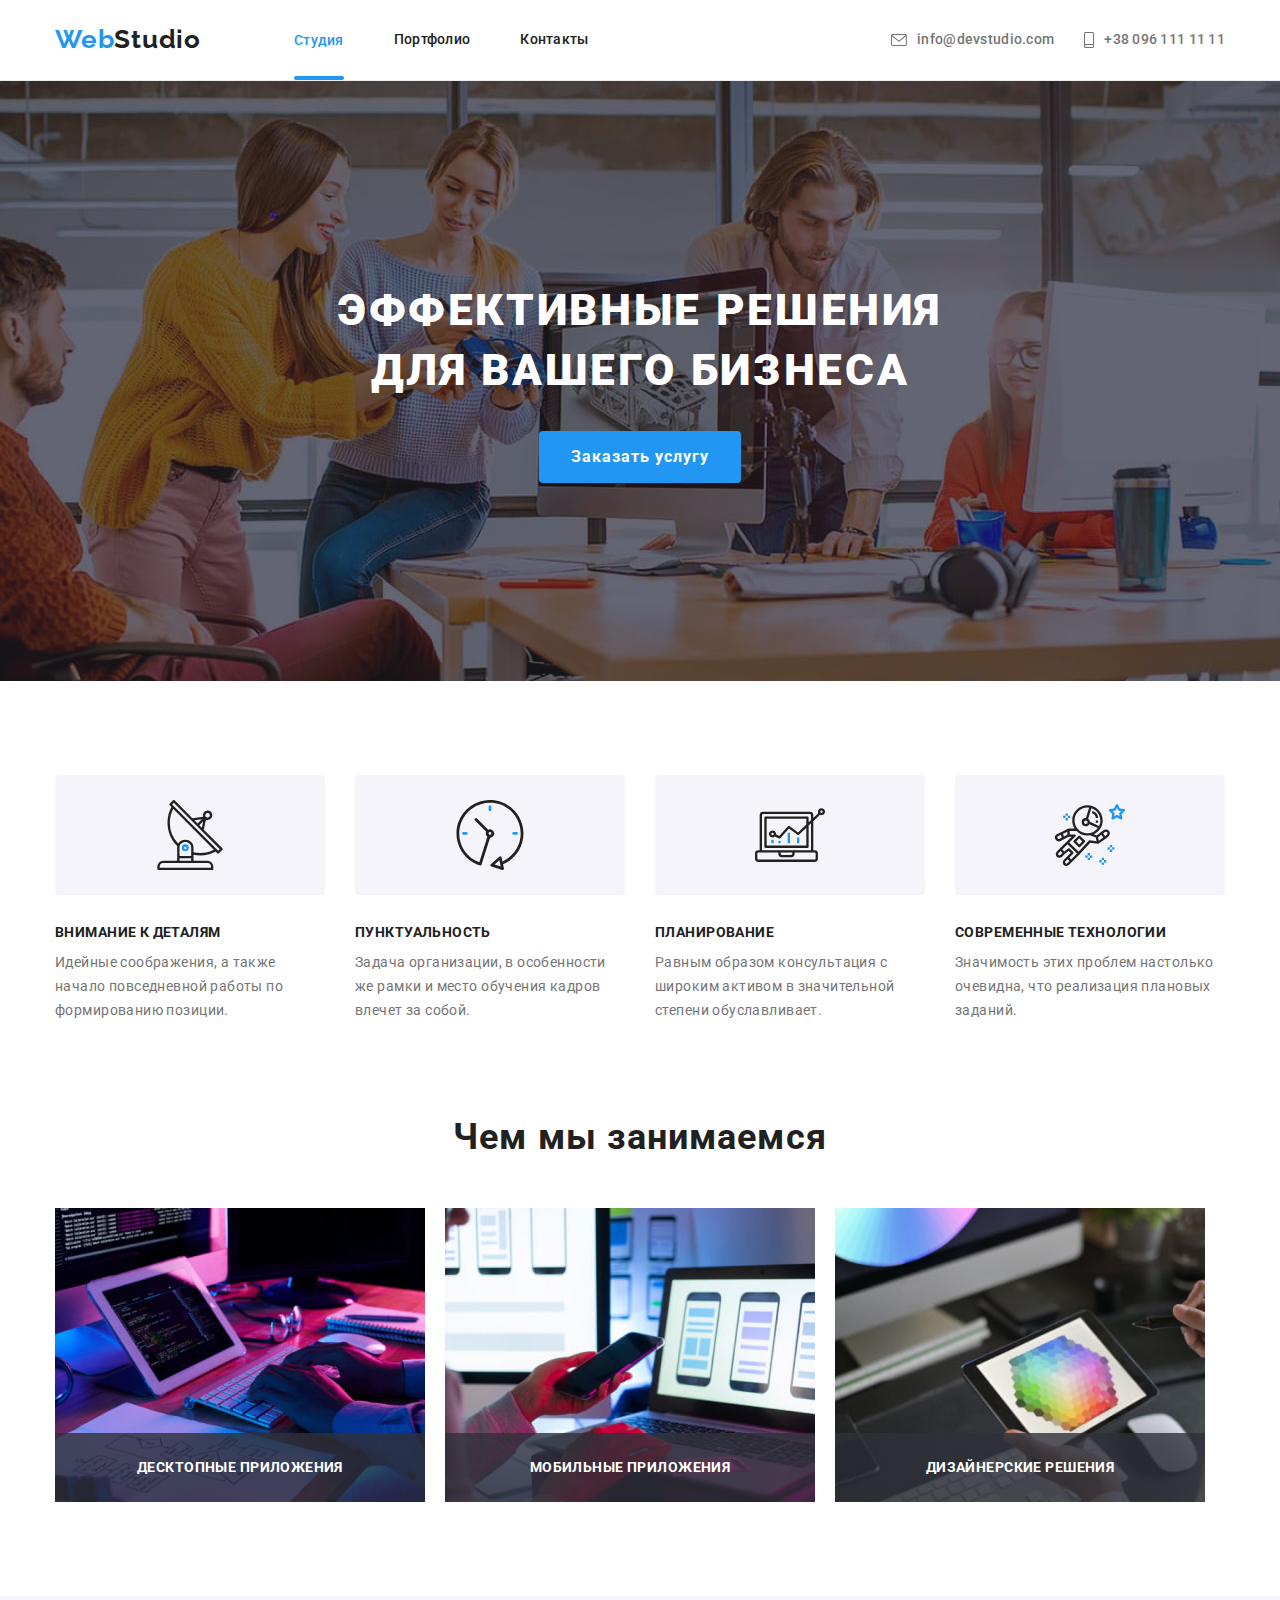
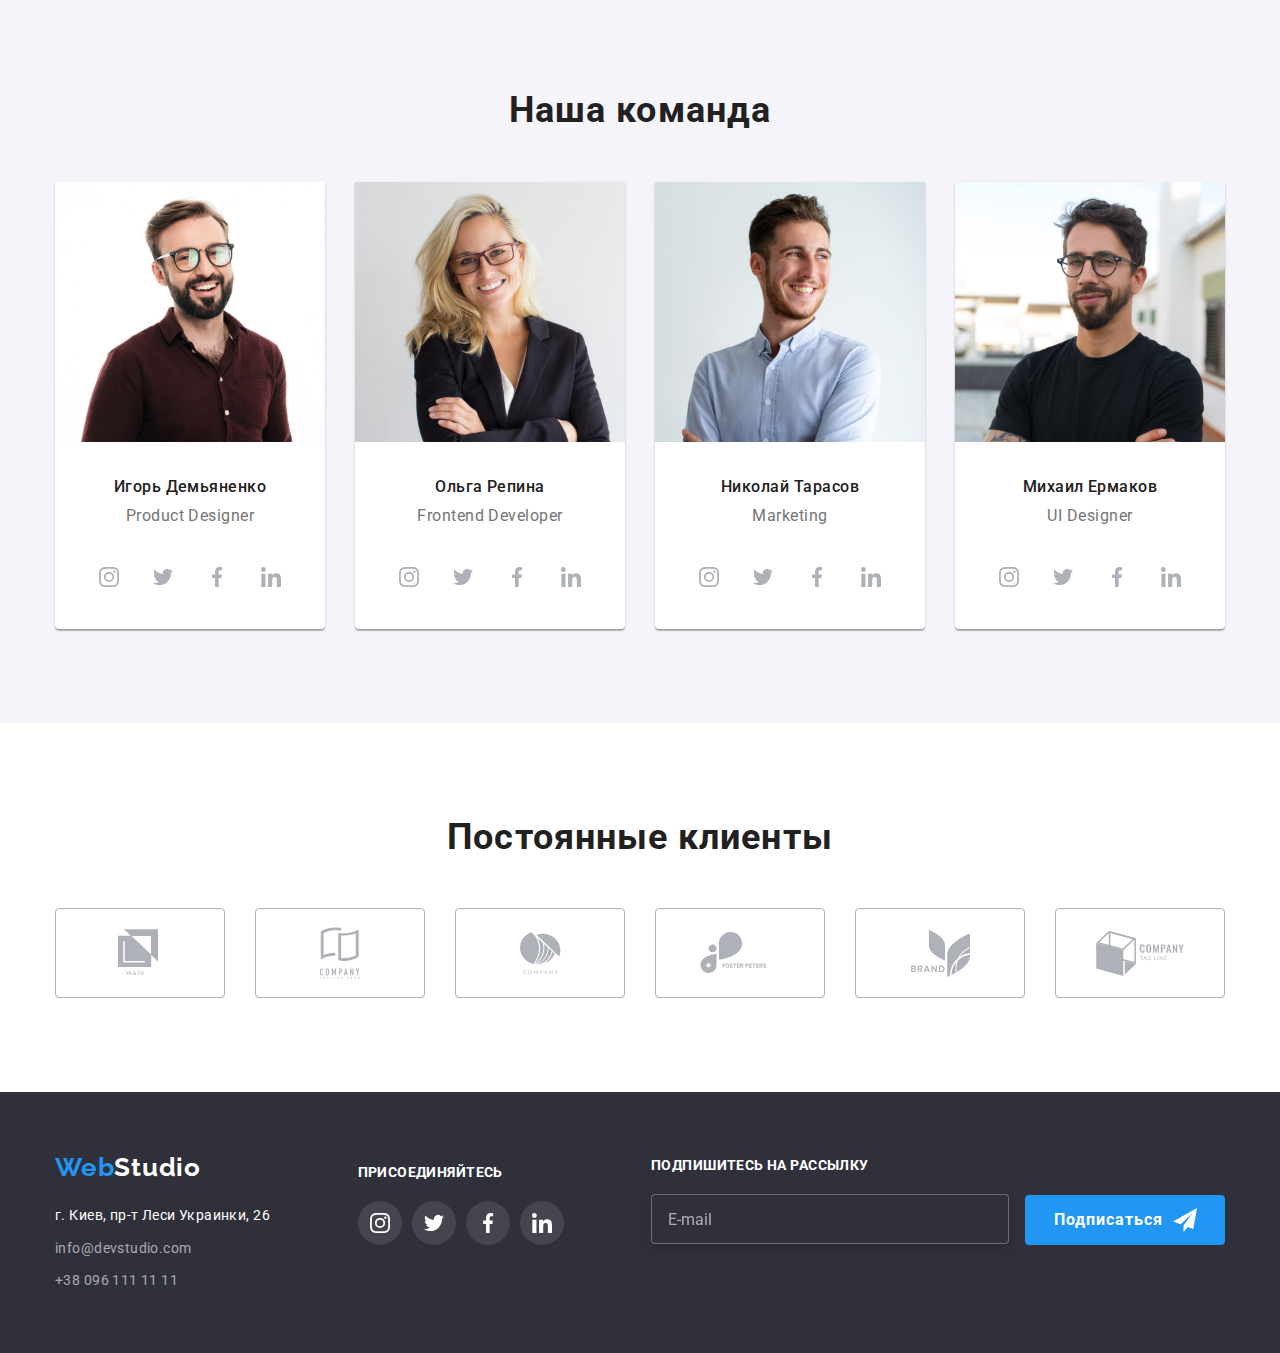
==== index.html @ ded0d96c "добавляет вем и sass" ====
<!DOCTYPE html>
<html lang="ru">
<head>
    <meta charset="UTF-8">
    <meta name="viewport" content="width=device-width, initial-scale=1.0">
    <title>Главная</title>
    <link rel="preconnect" href="https://fonts.gstatic.com">
    <link href="https://fonts.googleapis.com/css2?family=Raleway:wght@700&family=Roboto:ital,wght@0,400;0,500;0,700;1,900&display=swap" rel="stylesheet">
    <!-- <link rel="stylesheet" href="./css/modern-normalize.css"> -->
    <link rel="stylesheet" href="./css/main.min.css">
</head>
<body>
<header class="main-head">
    <div class="container container--main-head">
        <nav class="main-head__nav">
            <a class="logo" href="./index.html" lang="en"> <span class="logo__accent">Web</span>Studio</a>
            <ul class="site-menu">
                <li class="site-menu__item"><a class="site-menu__link--active " href="./index.html">Студия</a></li>
                <li class="site-menu__item"><a class="site-menu__link" href="./portfolio.html">Портфолио</a></li>
                <li class="site-menu__item"><a class="site-menu__link" href="">Контакты</a></li>
            </ul>
        </nav>
    
        <ul class="head-contacts">
            <li class="head-contacts__item"><a class="head-contacts__link" href="mailto:info@devstudio.com">
                    <svg class="head-contacts__svg" width="16px" height="12px">
                        <use href="./images/symbol-defs.svg#envelope"></use>
                    </svg>
                    info@devstudio.com</a></li>
            <li class="head-contacts__item"><a class="head-contacts__link" href="tel:+380961111111">
                    <svg class="head-contacts__svg" width="10px" height="16px">
                        <use href="./images/symbol-defs.svg#smartphone"></use>
                    </svg>
                    +38 096 111 11 11</a></li>
        </ul>
    </div>
</header>
    <main>
        <!-- Секция герой -->
        <section class="hero">
           <div class="container">
                <h1 class="hero__head">Эффективные решения <br>
                    для вашего бизнеса</h1>
                <button  class="hero__button" type="button" data-modal-open>Заказать услугу</button>
           </div>
        </section>
        <!-- Секция  наши особенности -->
        <section class="features">
           <div class="container">
                <h2 class="visually-hidden">Особенности</h2>
                <ul class="features__set">
                    <li class="features__item">
                        <div class="feature__svg">
                            <svg width="70px" height="70px">
                                <use href="./images/symbol-defs.svg#antenna"></use>
                            </svg>
                        </div>
                        <h3 class="item-head item-head--feature">Внимание к деталям</h3>
                        <p class="feature__text">Идейные соображения, а также начало повседневной работы по формированию позиции.
                        </p>
                    </li>
                    <li class="features__item">
                        <div class="feature__svg">
                            <svg width="70px" height="70px">
                                <use href="./images/symbol-defs.svg#clock"></use>
                            </svg>
                        </div>
                        <h3 class="item-head item-head--feature">Пунктуальность</h3>
                        <p class="feature__text">Задача организации, в особенности же рамки и место обучения кадров влечет за собой.
                        </p>
                    </li>
                    <li class="features__item">
                        <div class="feature__svg">
                            <svg width="70px" height="70px">
                                <use href="./images/symbol-defs.svg#diagram"></use>
                            </svg>
                        </div>
                        <h3 class="item-head item-head--feature">Планирование</h3>
                        <p class="feature__text">Равным образом консультация с широким активом в значительной степени обуславливает.
                        </p>
                    </li>
                    <li class="features__item">
                        <div class="feature__svg">
                            <svg width="70px" height="70px">
                                <use href="./images/symbol-defs.svg#astronaut"></use>
                            </svg>
                        </div>
                        <h3 class="item-head item-head--feature">Современные технологии</h3>
                        <p class="feature__text">Значимость этих проблем настолько очевидна, что реализация плановых заданий.</p>
                    </li>
                </ul>
           </div>
        </section>
        <!-- Секция Чем мы занимаемся -->
        <section>
            <div class="container container--directions">
                <h2 class="item-head item-head--directions">Чем мы занимаемся</h2>
                <ul class="directions">
                    <li class="directions__item">
                        <img class="directions__img" src="./images/layout.jpg" alt="Верстка сайтов" width="370">
                        <p class="directions__text">Десктопные приложения</p>
                    </li>
                    <li class="directions__item">
                        <img class="directions__img" src="./images/mobile.jpg" alt="Разработка мобильных приложений" width="370">
                        <p class="directions__text">Мобильные приложения</p>
                    </li>
                    <li class="directions__item">
                        <img class="directions__img" src="./images/design.jpg" alt="Дизайн" width="370">
                        <p class="directions__text">Дизайнерские решения</p>
                    </li>
                </ul>
            </div>
        </section>
        <!-- Секция Наша команда -->
        <section class="container--team">
           <div class="container">
                <h2 class="item-head item-head--team">Наша команда</h2>
                <ul class="team">
                    <li class="team__item">
                        <img src="./images/igor.jpg" alt="Игорь Демьяненко" width="270">
                        <h3 class="item-head item-head--name">Игорь Демьяненко</h3>
                        <p class="team__position" lang="en">Product Designer</p>
                        <ul class="social">
                            <li class="social__item">
                                <a href="" class="social__link">
                                    <svg class="social__svg" width="20px" height="20px">
                                        <use href="./images/symbol-defs.svg#instagram"></use>
                                    </svg>
                                </a>
                            </li>
                            <li class="social__item">
                                <a href="" class="social__link">
                                    <svg class="social__svg" width="20px" height="20px">
                                        <use href="./images/symbol-defs.svg#twitter"></use>
                                    </svg>
                                </a>
                            </li>
                            <li class="social__item">
                                <a href="" class="social__link">
                                    <svg class="social__svg" width="20px" height="20px">
                                        <use href="./images/symbol-defs.svg#facebook"></use>
                                    </svg>
                                </a>
                            </li>
                            <li class="social__item">
                                <a href="" class="social__link">
                                    <svg class="social__svg" width="20px" height="20px">
                                        <use href="./images/symbol-defs.svg#linkedin"></use>
                                    </svg>
                                </a>
                            </li>
                        </ul>
                    </li>
                    <li class="team__item">
                        <img src="./images/olga.jpg" alt="Ольга Репина" width="270">
                        <h3 class="item-head item-head--name">Ольга Репина</h3>
                        <p class="team__position" lang="en">Frontend Developer</p>
                        <ul class="social">
                            <li class="social__item">
                                <a href="" class="social__link">
                                    <svg class="social__svg" width="20px" height="20px">
                                        <use href="./images/symbol-defs.svg#instagram"></use>
                                    </svg>
                                </a>
                            </li>
                            <li class="social__item">
                                <a href="" class="social__link">
                                    <svg class="social__svg" width="20px" height="20px">
                                        <use href="./images/symbol-defs.svg#twitter"></use>
                                    </svg>
                                </a>
                            </li>
                            <li class="social__item">
                                <a href="" class="social__link">
                                    <svg class="social__svg" width="20px" height="20px">
                                        <use href="./images/symbol-defs.svg#facebook"></use>
                                    </svg>
                                </a>
                            </li>
                            <li class="social__item">
                                <a href="" class="social__link">
                                    <svg class="social__svg" width="20px" height="20px">
                                        <use href="./images/symbol-defs.svg#linkedin"></use>
                                    </svg>
                                </a>
                            </li>
                        </ul>
                    </li>
                    <li class="team__item">
                        <img src="./images/nikolay.jpg" alt="Николай Тарасов" width="270">
                        <h3 class="item-head item-head--name">Николай Тарасов</h3>
                        <p class="team__position" lang="en">Marketing</p>
                        <ul class="social">
                            <li class="social__item">
                                <a href="" class="social__link">
                                    <svg class="social__svg" width="20px" height="20px">
                                        <use href="./images/symbol-defs.svg#instagram"></use>
                                    </svg>
                                </a>
                            </li>
                            <li class="social__item">
                                <a href="" class="social__link">
                                    <svg class="social__svg" width="20px" height="20px">
                                        <use href="./images/symbol-defs.svg#twitter"></use>
                                    </svg>
                                </a>
                            </li>
                            <li class="social__item">
                                <a href="" class="social__link">
                                    <svg class="social__svg" width="20px" height="20px">
                                        <use href="./images/symbol-defs.svg#facebook"></use>
                                    </svg>
                                </a>
                            </li>
                            <li class="social__item">
                                <a href="" class="social__link">
                                    <svg class="social__svg" width="20px" height="20px">
                                        <use href="./images/symbol-defs.svg#linkedin"></use>
                                    </svg>
                                </a>
                            </li>
                        </ul>
                    </li>
                    <li class="team__item">
                        <img src="./images/michael.jpg" alt="Михаил Ермаков" width="270">
                        <h3 class="item-head item-head--name">Михаил Ермаков</h3>
                        <p class="team__position" lang="en">UI Designer</p>
                        <ul class="social">
                            <li class="social__item">
                                <a href="" class="social__link">
                                    <svg class="social__svg" width="20px" height="20px">
                                        <use href="./images/symbol-defs.svg#instagram"></use>
                                    </svg>
                                </a>
                            </li>
                            <li class="social__item">
                                <a href="" class="social__link">
                                    <svg class="social__svg" width="20px" height="20px">
                                        <use href="./images/symbol-defs.svg#twitter"></use>
                                    </svg>
                                </a>
                            </li>
                            <li class="social__item">
                                <a href="" class="social__link">
                                    <svg class="social__svg" width="20px" height="20px">
                                        <use href="./images/symbol-defs.svg#facebook"></use>
                                    </svg>
                                </a>
                            </li>
                            <li class="social__item">
                                <a href="" class="social__link">
                                    <svg class="social__svg" width="20px" height="20px">
                                        <use href="./images/symbol-defs.svg#linkedin"></use>
                                    </svg>
                                </a>
                            </li>
                        </ul>
                    </li>
                </ul>
           </div>
        </section>
        <!-- Секция Постоянные клиенты -->
        <section>
           <div class="container container--clients">
                <h2 class="item-head item-head--clients">Постоянные клиенты</h2>
                <ul class="clients">
                    <li class="clients__item">
                        <a href="" class="clients__link">
                            <svg class="clients__svg " width="44.27px" height="49.23px">
                                <use href="./images/symbol-defs.svg#logoone"></use>
                            </svg>
                        </a>
                    </li>
                    <li class="clients__item">
                       <a href="" class="clients__link">
                            <svg class="clients__svg " width="40px" height="52px">
                                <use href="./images/symbol-defs.svg#logotwo"></use>
                            </svg>
                       </a>
                    </li>
                    <li class="clients__item">
                       <a href="" class="clients__link">
                            <svg class="clients__svg" width="41px" height="42.6px">
                                <use href="./images/symbol-defs.svg#logothree"></use>
                            </svg>
                       </a>
                    </li>
                    <li class="clients__item">
                       <a href="" class="clients__link">
                            <svg class="clients__svg" width="79.66px" height="42.02px">
                                <use href="./images/symbol-defs.svg#logofour"></use>
                            </svg>
                       </a>
                    </li>
                    <li class="clients__item">
                       <a href="" class="clients__link">
                            <svg class="clients__svg" width="59px" height="47px">
                                <use href="./images/symbol-defs.svg#logofive"></use>
                            </svg>
                       </a>
                    </li>
                    <li class="clients__item">
                        <a href="" class="clients__link">
                            <svg class="clients__svg" width="88.48px" height="45.44px">
                                <use href="./images/symbol-defs.svg#logosix"></use>
                            </svg>
                        </a>
                    </li>
                </ul>
           </div>


        </section>
    </main>

    <footer class="footer">
        <div class="container container--footer">
            <div>
                <a class="logo logo--footer" href="./index.html" lang="en"><span class="logo__accent">Web</span>Studio</a>
                <address class="adress">
                    <p class="adress__map">
                        г. Киев, пр-т Леси Украинки, 26
                    </p>
                    <ul class="adress__list">
                        <li class="adress__item"><a class="adress__link" href="mailto:info@devstudio.com"
                                target="_blank">info@devstudio.com</a></li>
                        <li class="adress__item"><a class="adress__link" href="tel:+380961111111" target="_blank">+38 096 111 11 11</a>
                        </li>
                    </ul>
                </address>
            </div>
            <div>
                <h2 class="footer__head">присоединяйтесь</h2>
                <ul class="footer__social">
                    <li class="footer__item">
                        <a href="" class="footer__link">
                            <svg class="footer__svg" width="20px" height="20px">
                                <use href="./images/symbol-defs.svg#instagram"></use>
                            </svg>
                        </a>
                    </li>
                    <li class="footer__item">
                        <a href="" class="footer__link">
                            <svg class="footer__svg" width="20px" height="20px">
                                <use href="./images/symbol-defs.svg#twitter"></use>
                            </svg>
                        </a>
                    </li>
                    <li class="footer__item">
                        <a href="" class="footer__link">
                            <svg class="footer__svg" width="20px" height="20px">
                                <use href="./images/symbol-defs.svg#facebook"></use>
                            </svg>
                        </a>
                    </li>
                    <li class="footer__item">
                        <a href="" class="footer__link">
                            <svg class="footer__svg" width="20px" height="20px">
                                <use href="./images/symbol-defs.svg#linkedin"></use>
                            </svg>
                        </a>
                    </li>
                </ul>
            </div>
            <div class="form">
                <form name="footer_form" autocomplete="on" novalidate>
                    <label class="form__label" for="email-footer">
                        Подпишитесь на рассылку   
                    </label>
                    <input class="form__input" type="email" name="email-footer" placeholder="E-mail" />
                
                    <button class="form__button" type="submit" ><span class="button-name">Подписаться</span>
                        <svg class="form__svg" width="24px" height="24px">
                            <use href="./images/symbol-defs.svg#send"></use>
                        </svg>
                    </button>
                </form>
            </div>
        </div>
    </footer>  
    
    <div class="backdrop backdrop--hidden " data-modal>
        <div class="modal">
            <button class="modal__close" type="button" data-modal-close>
                <svg class="modal__svg" width="11px" height="11px">
                    <use href="./images/symbol-defs.svg#vector"></use>
                </svg>
            </button>

            <h2 class="modal__head">Оставьте свои данные, мы вам перезвоним</h2>
            <form>
                
                <div class="modal-form">
                    <input class="modal-form__input" type="text" name="name" id="name">
                    <label class="modal-form__label" for="name"> Имя </label>
                    <svg class="modal-form__svg" width="18px" height="18px">
                        <use href="./images/symbol-defs.svg#person"></use>
                    </svg>
                </div>

                
               <div class="modal-form">
                    <input class="modal-form__input" type="tel" name="phone" id="phone">
                    <label class="modal-form__label" for="phone">Телефон</label>
                    <svg class="modal-form__svg" width="18px" height="18px">
                        <use href="./images/symbol-defs.svg#phone"></use>
                    </svg>
               </div>

                
                <div class="modal-form">
                    <input class="modal-form__input" type="email" name="email" id="mail">
                    <label class="modal-form__label" for="mail">Почта</label>
                    <svg class="modal-form__svg" width="18px" height="18px">
                        <use href="./images/symbol-defs.svg#email"></use>
                    </svg>
                </div>

                
                <div class="modal-form">
                    <textarea class="modal-form__textarea" name="comment" rows="5" placeholder="Введите текст" id="comment"></textarea>
                    <label class="modal-form__label" for="comment">Комментарий</label>
                </div>

                <div class="checkbox">
                    <label class="checkbox__label">
                        <input class="visually-hidden" type="checkbox" name="agreement" value="agreement" />
                        <div class="checkbox__check"></div>
                        Соглашаюсь с рассылкой и принимаю <a class="checkbox__agreement" href="#">Условия договора</a>
                    </label>
                </div>
                <button class="modal-form__submit " type="submit">Отправить</button>
            </form>
        </div>
    </div>
    <script src="./js/modal.js"></script>
</body>
</html>
---- css/main.min.css ----
/*! modern-normalize v1.0.0 | MIT License | https://github.com/sindresorhus/modern-normalize */ul{list-style:none}a{text-decoration:none}code,kbd,samp,pre{font-family:'Open Sans', sans-serif;font-size:1em}*,*::before,*::after{-webkit-box-sizing:border-box;box-sizing:border-box}:root{-moz-tab-size:4;-o-tab-size:4;tab-size:4}html{line-height:1.15;-webkit-text-size-adjust:100%}body{margin:0;padding:0}body{font-family:system-ui,-apple-system,"Segoe UI",Roboto,Helvetica,Arial,sans-serif,"Apple Color Emoji","Segoe UI Emoji"}hr{height:0;color:inherit}abbr[title]{-webkit-text-decoration:underline dotted;text-decoration:underline dotted}b,strong{font-weight:bolder}small{font-size:80%}sub,sup{font-size:75%;line-height:0;position:relative;vertical-align:baseline}sub{bottom:-0.25em}sup{top:-0.5em}table{text-indent:0;border-color:inherit}button,input,optgroup,select,textarea{font-family:inherit;font-size:100%;line-height:1.15;margin:0}address{font-style:normal}button,select{text-transform:none}button,[type='button'],[type='reset'],[type='submit']{-webkit-appearance:button}::-moz-focus-inner{border-style:none;padding:0}:-moz-focusring{outline:1px dotted ButtonText}:-moz-ui-invalid{box-shadow:none}legend{padding:0}progress{vertical-align:baseline}::-webkit-inner-spin-button,::-webkit-outer-spin-button{height:auto}[type='search']{-webkit-appearance:textfield;outline-offset:-2px}::-webkit-search-decoration{-webkit-appearance:none}::-webkit-file-upload-button{-webkit-appearance:button;font:inherit}summary{display:list-item}:root{--main-color: #757575;--accent-color: #2196f3;--header-color: #212121;--main-header: #ffffff;--adress-color: rgba(255, 255, 255, 0.6);--our-team-background: #f5f4fa;--hero-background: #2f303a;--border-color: #eeeeee;--line: #ececec;--svg-main-color: #afb1b8;--social: rgba(255, 255, 255, 0.1);--bg-directions: rgba(47, 48, 58, 0.8);--modal-bgc: rgba(0, 0, 0, 0.2);--overlay-bgc: rgba(33, 150, 243, 0.9);--timing-funtion: cubic-bezier(0.4, 0, 0.2, 1)}body{font-family:Roboto, sans-serif;color:var(--main-color)}.visually-hidden{position:absolute;width:1px;height:1px;margin:-1px;border:0;padding:0;white-space:nowrap;-webkit-clip-path:inset(100%);clip-path:inset(100%);clip:rect(0 0 0 0);overflow:hidden}h1{margin:0px}.container{margin-left:auto;margin-right:auto;width:1200px;padding-left:15px;padding-right:15px}.container--main-head{display:-webkit-box;display:-ms-flexbox;display:flex;-webkit-box-align:center;-ms-flex-align:center;align-items:center;-webkit-box-pack:justify;-ms-flex-pack:justify;justify-content:space-between}.container--directions{padding-top:94px;padding-bottom:94px}.container--team{background-color:var(--our-team-background);padding-top:94px;padding-bottom:94px}.container--clients{padding-top:94px;padding-bottom:94px}.container--portfolio{padding-top:94px;padding-bottom:94px}.container--footer{display:-webkit-box;display:-ms-flexbox;display:flex;-webkit-box-pack:justify;-ms-flex-pack:justify;justify-content:space-between}.logo{margin-right:93px;font-family:Raleway, sans-serif;font-weight:700;font-size:26px;line-height:1.2;letter-spacing:0.03em;color:var(--header-color)}.logo__accent{color:var(--accent-color)}.logo--footer{display:inline-block;color:var(--main-header);margin-right:0;margin-bottom:20px}.main-head{background-color:var(--main-header);border-bottom:1px solid var(--line)}.site-menu{display:-webkit-box;display:-ms-flexbox;display:flex;-webkit-box-align:center;-ms-flex-align:center;align-items:center;font-weight:500;font-size:14px;line-height:1.14;letter-spacing:0.02em;margin:0px;padding:0px}.site-menu__link{display:block;margin-top:32px;margin-bottom:32px;color:var(--header-color);-webkit-transition:color 250ms var(--timing-funtion);transition:color 250ms var(--timing-funtion)}.site-menu__link:hover,.site-menu__link:focus{color:var(--accent-color);outline:none}.site-menu__link--active{color:var(--accent-color);margin-top:32px;display:block}.site-menu__link--active::after{content:'';display:block;height:4px;background-color:var(--accent-color);margin-top:28px;margin-bottom:-1px;border-radius:2px}.head-contacts{display:-webkit-box;display:-ms-flexbox;display:flex;-webkit-box-align:center;-ms-flex-align:center;align-items:center;font-weight:500;font-size:14px;line-height:1.14;letter-spacing:0.02em;margin:0px;padding:0px}.head-contacts__link{color:var(--main-color);display:-webkit-box;display:-ms-flexbox;display:flex;-webkit-box-align:center;-ms-flex-align:center;align-items:center;-webkit-transition:color 250ms var(--timing-funtion);transition:color 250ms var(--timing-funtion)}.head-contacts__link:hover,.head-contacts__link:focus{color:var(--accent-color);outline:none}.main-head__nav{display:-webkit-box;display:-ms-flexbox;display:flex;-webkit-box-align:center;-ms-flex-align:center;align-items:center}.head-contacts__item:not(:last-child){margin-right:30px}.site-menu__item:not(:last-child){margin-right:50px}.head-contacts__svg{fill:currentColor;margin-right:10px}.backdrop{position:fixed;top:0;left:0;width:100%;height:100%;background-color:var(--modal-bgc);-webkit-transition:250ms var(--timing-funtion);transition:250ms var(--timing-funtion)}.backdrop--hidden{opacity:0;pointer-events:none}.modal{position:absolute;top:50%;left:50%;padding:40px;-webkit-transform:translate(-50%, -50%);transform:translate(-50%, -50%);min-width:528px;min-height:581px;background-color:var(--main-header);overflow:auto;z-index:50}.modal__close{position:absolute;top:8px;right:8px;height:30px;width:30px;display:-webkit-box;display:-ms-flexbox;display:flex;-webkit-box-align:center;-ms-flex-align:center;align-items:center;-webkit-box-pack:center;-ms-flex-pack:center;justify-content:center;background-color:#fff;border:1px solid rgba(0,0,0,0.1);border-radius:50%;cursor:pointer;-webkit-transition:color 250ms var(--timing-funtion);transition:color 250ms var(--timing-funtion)}.modal__close:hover,.modal__close:focus{color:var(--accent-color);outline:none}.modal__head{margin-top:0;margin-bottom:30px;font-weight:700;font-size:20px;line-height:1.15;text-align:center;letter-spacing:0.03em;color:var(--header-color)}.modal-form{position:relative;margin-bottom:28px}.modal-form__input{width:100%;padding:10px 42px;border:1px solid rgba(33,33,33,0.2);-webkit-box-sizing:border-box;box-sizing:border-box;border-radius:4px;-webkit-transition:border-color 250ms var(--timing-funtion);transition:border-color 250ms var(--timing-funtion)}.modal-form__input:focus{border-color:#2196f3;outline:none}.modal-form__svg{position:absolute;top:50%;left:12px;-webkit-transform:translateY(-50%);transform:translateY(-50%)}.modal-form__input:focus ~ .modal-form__svg{fill:var(--accent-color)}textarea{resize:none}.modal-form__textarea{width:100%;padding:12px 16px;margin-bottom:-8px;border:1px solid rgba(33,33,33,0.2);-webkit-box-sizing:border-box;box-sizing:border-box;border-radius:4px;-webkit-transition:border-color 250ms var(--timing-funtion);transition:border-color 250ms var(--timing-funtion)}.modal-form__textarea:focus{border-color:#2196f3;outline:none}.modal-form__textarea::-webkit-input-placeholder{color:rgba(117,117,117,0.5)}.modal-form__textarea:-ms-input-placeholder{color:rgba(117,117,117,0.5)}.modal-form__textarea::-ms-input-placeholder{color:rgba(117,117,117,0.5)}.modal-form__textarea::placeholder{color:rgba(117,117,117,0.5)}.modal-form__label{position:absolute;top:-4px;left:0;margin-right:0;font-weight:400;font-size:12px;line-height:1.17;letter-spacing:0.01em;color:var(--main-color);-webkit-transform:translateY(-100%);transform:translateY(-100%)}.checkbox{margin-bottom:30px;text-align:center;-webkit-box-align:center;-ms-flex-align:center;align-items:center}.checkbox__check{display:inline-block;width:16px;height:15px;margin-right:8.38px;background-image:url(../images/vect.svg)}input.visually-hidden:checked+.checkbox__check{background-image:url(../images/check.svg)}.checkbox__label{font-weight:400;font-size:14px;line-height:1.71;letter-spacing:0.03em;color:var(--main-color)}.checkbox__agreement{color:var(--accent-color);text-decoration:underline}.modal-form__submit{margin-left:auto;margin-right:auto;display:-webkit-box;display:-ms-flexbox;display:flex;-webkit-box-align:center;-ms-flex-align:center;align-items:center;text-align:center;background-color:var(--accent-color);border:1px solid var(--accent-color);border-radius:4px;-webkit-box-shadow:0px 4px 4px #000;box-shadow:0px 4px 4px #000;padding:10px 55px;font-size:16px;line-height:1.86;font-weight:700px;letter-spacing:0.06em;color:var(--main-header);cursor:pointer;-webkit-transition:background-color 250ms var(--timing-funtion);transition:background-color 250ms var(--timing-funtion)}.modal-form__submit:hover,.modal-form__submit:focus{background-color:#188ce8}.modal__svg{fill:currentColor}.hero{background-color:var(--hero-background);text-align:center;min-height:600px;padding-top:200px;background-image:-webkit-gradient(linear, left top, right top, from(rgba(47,48,58,0.4)), to(rgba(47,48,58,0.4))),url(../images/Img.jpg);background-image:linear-gradient(to right, rgba(47,48,58,0.4), rgba(47,48,58,0.4)),url(../images/Img.jpg);background-repeat:no-repeat;background-size:cover;background-position:center;max-width:1600px;margin-left:auto;margin-right:auto}.hero__head{font-weight:900;font-size:44px;line-height:1.36;text-align:center;letter-spacing:0.06em;text-transform:uppercase;color:var(--main-header);margin-bottom:30px}.hero__button{margin:0;border:none;cursor:pointer;display:inline-block;padding:11px 32px;border-radius:4px;min-width:200px;background-color:var(--accent-color);font-weight:700;font-size:16px;line-height:1.87;text-align:center;letter-spacing:0.06em;color:var(--main-header)}.features{padding-top:94px}.features__set{display:-webkit-box;display:-ms-flexbox;display:flex;-ms-flex-wrap:wrap;flex-wrap:wrap;margin:0;padding:0}.features__item{width:calc((100% - 90px) / 4);margin-right:30px}.features__item:nth-child(4n){margin-right:0}.item-head{color:var(--header-color);font-weight:700;letter-spacing:0.03em}.item-head--feature{font-size:14px;line-height:1.14;text-transform:uppercase;margin:0;margin-bottom:10px}.feature__text{font-weight:400;font-size:14px;line-height:1.71;letter-spacing:0.03em;margin:0}.feature__svg{background-color:var(--our-team-background);display:-webkit-box;display:-ms-flexbox;display:flex;-webkit-box-align:center;-ms-flex-align:center;align-items:center;-webkit-box-pack:center;-ms-flex-pack:center;justify-content:center;padding:25px 100px;border-radius:4px;margin-bottom:30px}.directions{display:-webkit-box;display:-ms-flexbox;display:flex;-ms-flex-wrap:wrap;flex-wrap:wrap;margin:0;padding:0}.directions__item{position:relative;width:calc((1230px - 60px) / 3)}.directions__item:nth-last-child(3){margin-right:0}.directions__img{display:block}.directions__text{position:absolute;bottom:0;left:0;width:370px;display:-webkit-box;display:-ms-flexbox;display:flex;-webkit-box-align:center;-ms-flex-align:center;align-items:center;-webkit-box-pack:center;-ms-flex-pack:center;justify-content:center;margin:0;padding-top:27px;padding-bottom:27px;background-image:-webkit-gradient(linear, left top, right top, from(var(--bg-directions)), to(var(--bg-directions)));background-image:linear-gradient(to right, var(--bg-directions), var(--bg-directions));font-weight:700;font-size:14px;line-height:1.14;text-align:center;letter-spacing:0.03em;text-transform:uppercase;color:var(--main-header)}.item-head--directions{font-size:36px;line-height:1.16;text-align:center;margin:0;margin-bottom:50px}.item-head--team{font-size:36px;line-height:1.16;text-align:center;margin:0;margin-bottom:50px}.team{display:-webkit-box;display:-ms-flexbox;display:flex;-ms-flex-wrap:wrap;flex-wrap:wrap;margin:0;padding:0}.team__item{margin-right:30px;padding-bottom:30px;background-color:var(--main-header);-webkit-box-shadow:0px 1px 3px rgba(0,0,0,0.12),0px 1px 1px rgba(0,0,0,0.14),0px 2px 1px rgba(0,0,0,0.2);box-shadow:0px 1px 3px rgba(0,0,0,0.12),0px 1px 1px rgba(0,0,0,0.14),0px 2px 1px rgba(0,0,0,0.2);border-radius:0px 0px 4px 4px}.team__item:last-child{margin-right:0}.item-head--name{font-weight:500;font-size:16px;line-height:1.19;text-align:center;margin:0;margin-top:30px}.team__position{margin-top:10px;margin-bottom:30px;font-weight:400;font-size:16px;line-height:1.19;text-align:center;letter-spacing:0.03em}.social{margin:0;padding:0;margin-left:32px;margin-right:32px;display:-webkit-box;display:-ms-flexbox;display:flex;-webkit-box-pack:justify;-ms-flex-pack:justify;justify-content:space-between}.social__item{background-color:var(--main-header);color:var(--svg-main-color)}.social__link{padding:12px;width:44px;height:44px;color:currentColor;display:inline-block;border-radius:50%;-webkit-transition:color 250ms var(--timing-funtion),background-color 250ms var(--timing-funtion);transition:color 250ms var(--timing-funtion),background-color 250ms var(--timing-funtion)}.social__link:hover,.social__link:focus{color:var(--main-header);background-color:var(--accent-color);outline:none}.social__svg{fill:currentColor}.item-head--clients{text-align:center;font-size:36px;line-height:1.16;margin:0;margin-bottom:50px}.clients{display:-webkit-box;display:-ms-flexbox;display:flex;margin:0;padding:0;-webkit-box-pack:justify;-ms-flex-pack:justify;justify-content:space-between}.clients__item{color:var(--svg-main-color)}.clients__link{width:170px;height:90px;border:1px solid var(--svg-main-color);border-radius:4px;color:currentColor;margin-right:auto;margin-left:auto;-webkit-box-align:center;-ms-flex-align:center;align-items:center;-webkit-box-pack:center;-ms-flex-pack:center;justify-content:center;display:-webkit-box;display:-ms-flexbox;display:flex;-webkit-transition:color 250ms var(--timing-funtion),border-color 250ms var(--timing-funtion);transition:color 250ms var(--timing-funtion),border-color 250ms var(--timing-funtion)}.clients__link:hover,.clients__link:focus{color:var(--accent-color);border-color:var(--accent-color);outline:none}.clients__svg{fill:currentColor}.filter{margin:0;margin-bottom:50px;padding:0;display:-webkit-box;display:-ms-flexbox;display:flex;-webkit-box-pack:center;-ms-flex-pack:center;justify-content:center}.filter__item{margin-right:8px}.filter__item:last-child{margin-right:0}.filter__button{margin:0;padding:6px 22px;border:none;cursor:pointer;display:inline-block;border-radius:4px;font-weight:500;font-size:16px;line-height:1.62;text-align:center;letter-spacing:0.03em;background-color:var(--our-team-background);color:var(--header-color);-webkit-transition:color 250ms var(--timing-funtion),background-color 250ms var(--timing-funtion),-webkit-box-shadow 250ms var(--timing-funtion);transition:color 250ms var(--timing-funtion),background-color 250ms var(--timing-funtion),-webkit-box-shadow 250ms var(--timing-funtion);transition:color 250ms var(--timing-funtion),background-color 250ms var(--timing-funtion),box-shadow 250ms var(--timing-funtion);transition:color 250ms var(--timing-funtion),background-color 250ms var(--timing-funtion),box-shadow 250ms var(--timing-funtion),-webkit-box-shadow 250ms var(--timing-funtion)}.filter__button:hover,.filter__button:focus{background-color:var(--accent-color);color:var(--main-header);-webkit-box-shadow:0px 3px 1px rgba(0,0,0,0.1),0px 1px 2px rgba(0,0,0,0.08),0px 2px 2px rgba(0,0,0,0.12);box-shadow:0px 3px 1px rgba(0,0,0,0.1),0px 1px 2px rgba(0,0,0,0.08),0px 2px 2px rgba(0,0,0,0.12);outline:none}.example{display:-webkit-box;display:-ms-flexbox;display:flex;-ms-flex-wrap:wrap;flex-wrap:wrap;margin:-15px;padding:0}.example__item{width:calc((100% - 90px) / 3);margin:15px;border:1px solid var(--border-color)}.example__head{margin-top:0;margin-bottom:4px;font-weight:700;font-size:18px;line-height:2;letter-spacing:0.06em;color:var(--header-color)}.example__type{margin-top:0;margin-bottom:0;font-weight:400;font-size:16px;line-height:1.87;letter-spacing:0.03em;color:var(--main-color)}.example__name{padding:20px 24px}.example__link{margin:0;padding:0;color:currentColor;display:inline-block;-webkit-transition:-webkit-box-shadow 250ms var(--timing-funtion);transition:-webkit-box-shadow 250ms var(--timing-funtion);transition:box-shadow 250ms var(--timing-funtion);transition:box-shadow 250ms var(--timing-funtion), -webkit-box-shadow 250ms var(--timing-funtion)}.example__link:hover,.example__link:focus{-webkit-box-shadow:0px 1px 1px rgba(0,0,0,0.12),0px 4px 4px rgba(0,0,0,0.06),1px 4px 6px rgba(0,0,0,0.16);box-shadow:0px 1px 1px rgba(0,0,0,0.12),0px 4px 4px rgba(0,0,0,0.06),1px 4px 6px rgba(0,0,0,0.16);outline:none}.example__box{position:relative;overflow:hidden}.example__box:hover .example__overlay{-webkit-transform:translatey(0);transform:translatey(0)}.example__text{font-weight:400;font-size:18px;line-height:1.56;letter-spacing:0.03em;color:#ffffff;margin:0}.example__overlay{position:absolute;top:0;left:0;width:100%;height:100%;background-color:var(--overlay-bgc);padding:63px 24px;-webkit-transform:translatey(101%);transform:translatey(101%);-webkit-transition:-webkit-transform 250ms var(--timing-funtion);transition:-webkit-transform 250ms var(--timing-funtion);transition:transform 250ms var(--timing-funtion);transition:transform 250ms var(--timing-funtion), -webkit-transform 250ms var(--timing-funtion)}.footer{background-color:var(--hero-background);padding-bottom:60px;padding-top:60px}.footer__head{margin:0;padding:0;color:var(--main-header);font-size:14px;font-weight:700;line-height:1.17;letter-spacing:0.03em;text-transform:uppercase;margin-bottom:20px;margin-top:12px}.footer__social{margin:0;padding:0;display:-webkit-box;display:-ms-flexbox;display:flex;-webkit-box-align:center;-ms-flex-align:center;align-items:center}.footer__item{color:var(--main-header);margin-right:10px}.footer__item:last-child{margin-right:0}.footer__link{color:currentColor;background-color:var(--social);width:44px;height:44px;display:-webkit-box;display:-ms-flexbox;display:flex;-webkit-box-align:center;-ms-flex-align:center;align-items:center;-webkit-box-pack:center;-ms-flex-pack:center;justify-content:center;border-radius:50%;-webkit-transition:background-color 250ms var(--timing-funtion);transition:background-color 250ms var(--timing-funtion)}.footer__link:hover,.footer__link:focus{background-color:var(--accent-color);outline:none}.footer__svg{fill:currentColor}.adress,.adress__link{font-weight:400;font-size:14px;line-height:1.71;letter-spacing:0.03em;color:var(--main-header)}.adress__link{color:var(--adress-color)}.adress__map{margin-top:0;margin-bottom:9px}.adress__list{margin:0;padding:0}.adress__item:not(:last-child){display:inline-block;margin-bottom:9px}.form{margin-top:6px}.form__input{margin-right:12px;width:358px;height:50px;padding:15px 16px;color:var(--main-header);border:1px solid rgba(255,255,255,0.3);-webkit-box-sizing:border-box;box-sizing:border-box;-webkit-filter:drop-shadow(0px 4px 4px rgba(0,0,0,0.15));filter:drop-shadow(0px 4px 4px rgba(0,0,0,0.15));border-radius:4px;background-color:var(--hero-background)}.form__input::-webkit-input-placeholder{color:var(--adress-color)}.form__input:-ms-input-placeholder{color:var(--adress-color)}.form__input::-ms-input-placeholder{color:var(--adress-color)}.form__input::placeholder{color:var(--adress-color)}.form__label{display:block;margin-bottom:20px;font-weight:700;font-size:14px;line-height:1.14;letter-spacing:0.03em;text-transform:uppercase;color:var(--main-header)}.form__button{position:relative;-webkit-box-align:center;-ms-flex-align:center;align-items:center;min-width:200px;background-color:var(--accent-color);border:none;border-radius:4px;padding-top:10px;padding-bottom:10px;padding-left:29px;padding-right:28px;cursor:pointer}.form__svg{position:absolute;top:13px;right:28px}.button-name{font-weight:700;font-size:16px;line-height:1.87;display:-webkit-box;display:-ms-flexbox;display:flex;-webkit-box-align:center;-ms-flex-align:center;align-items:center;text-align:center;letter-spacing:0.06em;color:var(--main-header)}
/*# sourceMappingURL=main.min.css.map */
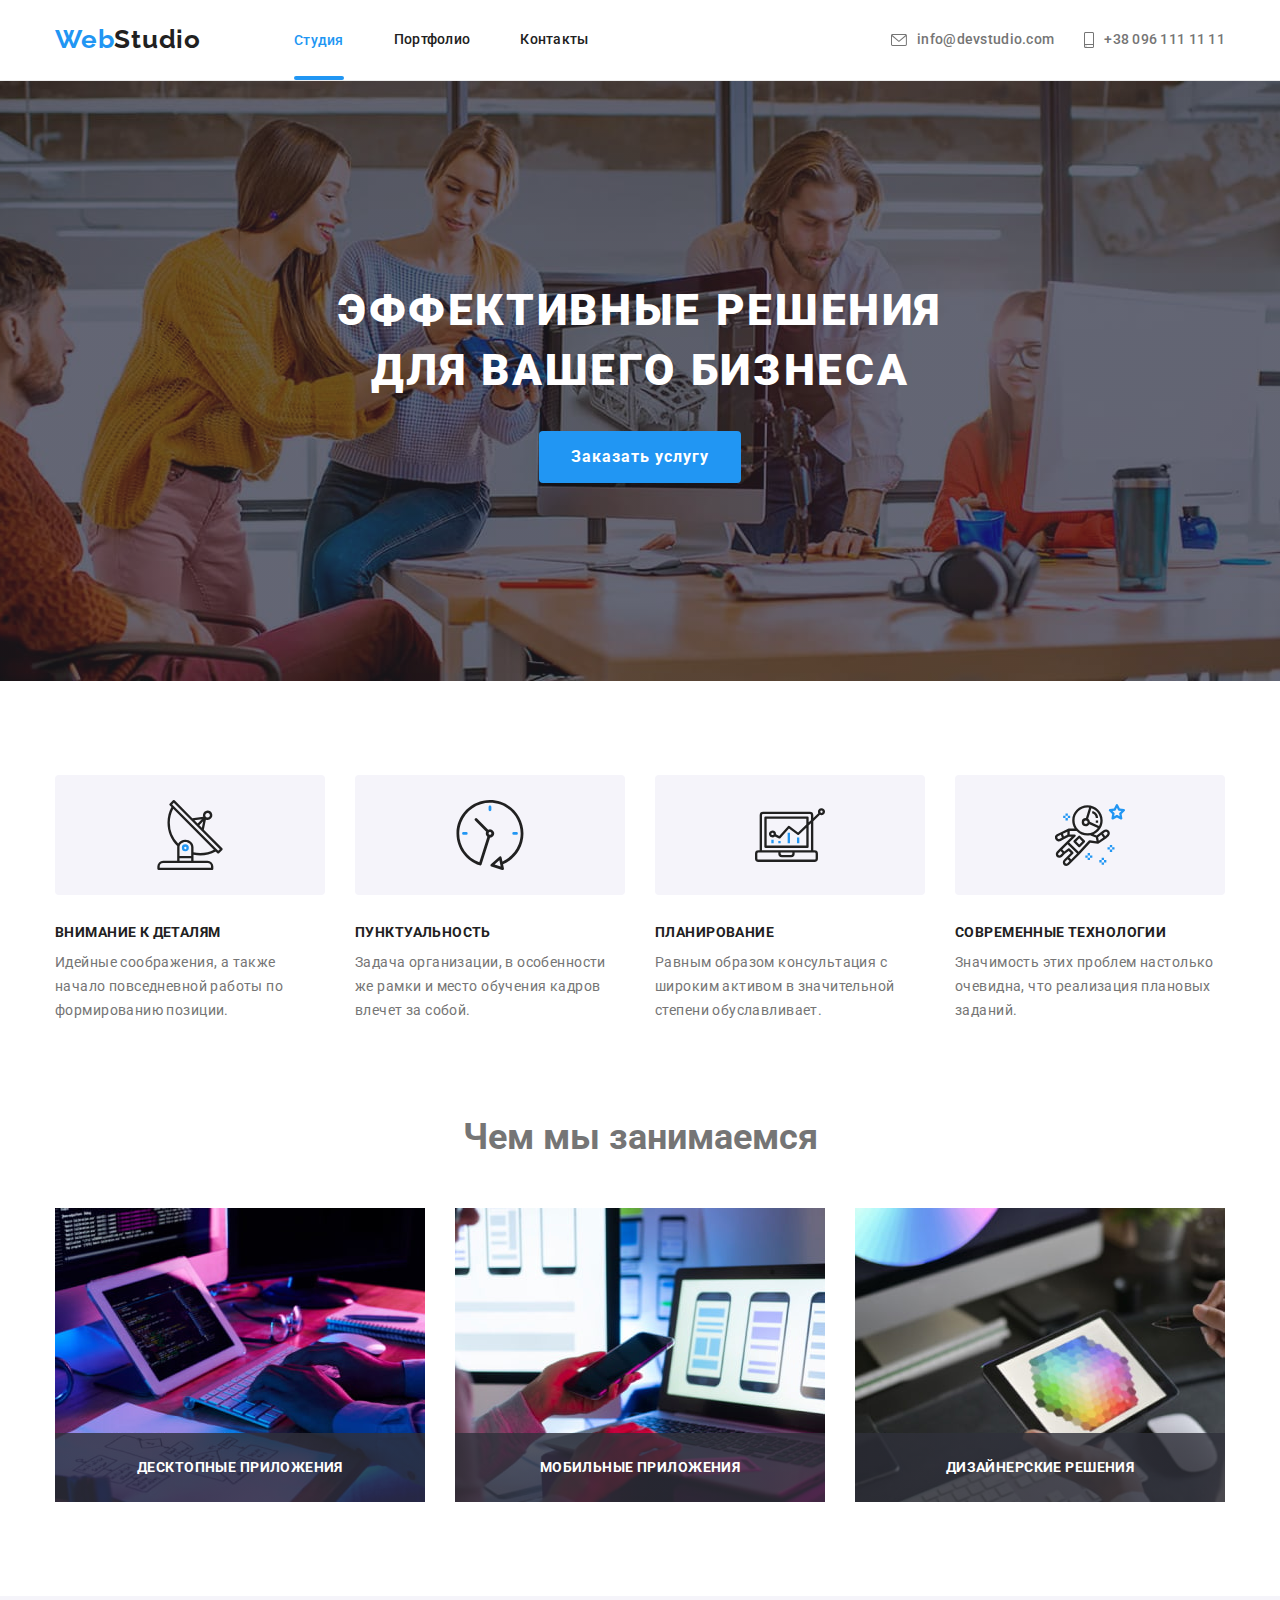
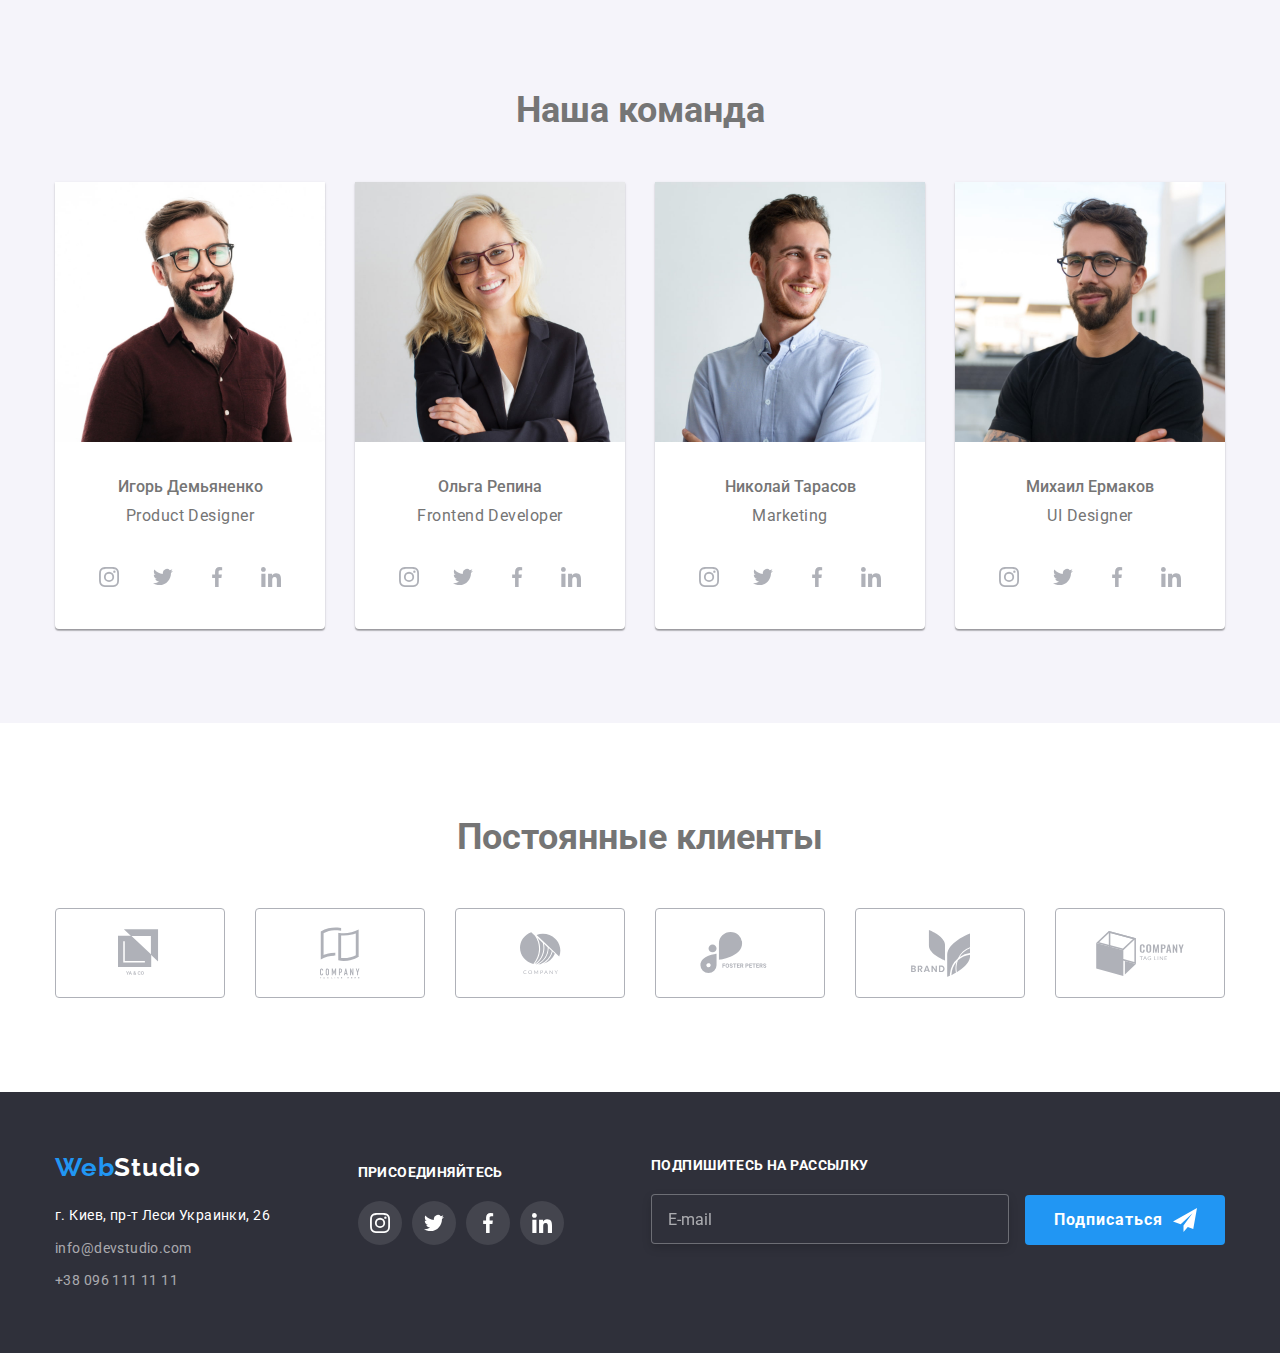
==== commit a92dfcfa: "исправляет шрифт и отступы" ====
--- a/index.html
+++ b/index.html
@@ -5,8 +5,11 @@
     <meta name="viewport" content="width=device-width, initial-scale=1.0">
     <title>Главная</title>
     <link rel="preconnect" href="https://fonts.gstatic.com">
+    <link href="https://fonts.googleapis.com/css2?family=Raleway:wght@700&family=Roboto:wght@400;500;700;900&display=swap"
+        rel="stylesheet">
+    <!-- <link rel="preconnect" href="https://fonts.gstatic.com">
     <link href="https://fonts.googleapis.com/css2?family=Raleway:wght@700&family=Roboto:ital,wght@0,400;0,500;0,700;1,900&display=swap" rel="stylesheet">
-    <!-- <link rel="stylesheet" href="./css/modern-normalize.css"> -->
+    <link rel="stylesheet" href="./css/modern-normalize.css"> -->
     <link rel="stylesheet" href="./css/main.min.css">
 </head>
 <body>
@@ -424,7 +427,7 @@
 
                 <div class="checkbox">
                     <label class="checkbox__label">
-                        <input class="visually-hidden" type="checkbox" name="agreement" value="agreement" />
+                        <input class="visually-hidden--input" type="checkbox" name="agreement" value="agreement" />
                         <div class="checkbox__check"></div>
                         Соглашаюсь с рассылкой и принимаю <a class="checkbox__agreement" href="#">Условия договора</a>
                     </label>
--- a/css/main.min.css
+++ b/css/main.min.css
@@ -1,2 +1,2 @@
-/*! modern-normalize v1.0.0 | MIT License | https://github.com/sindresorhus/modern-normalize */ul{list-style:none}a{text-decoration:none}code,kbd,samp,pre{font-family:'Open Sans', sans-serif;font-size:1em}*,*::before,*::after{-webkit-box-sizing:border-box;box-sizing:border-box}:root{-moz-tab-size:4;-o-tab-size:4;tab-size:4}html{line-height:1.15;-webkit-text-size-adjust:100%}body{margin:0;padding:0}body{font-family:system-ui,-apple-system,"Segoe UI",Roboto,Helvetica,Arial,sans-serif,"Apple Color Emoji","Segoe UI Emoji"}hr{height:0;color:inherit}abbr[title]{-webkit-text-decoration:underline dotted;text-decoration:underline dotted}b,strong{font-weight:bolder}small{font-size:80%}sub,sup{font-size:75%;line-height:0;position:relative;vertical-align:baseline}sub{bottom:-0.25em}sup{top:-0.5em}table{text-indent:0;border-color:inherit}button,input,optgroup,select,textarea{font-family:inherit;font-size:100%;line-height:1.15;margin:0}address{font-style:normal}button,select{text-transform:none}button,[type='button'],[type='reset'],[type='submit']{-webkit-appearance:button}::-moz-focus-inner{border-style:none;padding:0}:-moz-focusring{outline:1px dotted ButtonText}:-moz-ui-invalid{box-shadow:none}legend{padding:0}progress{vertical-align:baseline}::-webkit-inner-spin-button,::-webkit-outer-spin-button{height:auto}[type='search']{-webkit-appearance:textfield;outline-offset:-2px}::-webkit-search-decoration{-webkit-appearance:none}::-webkit-file-upload-button{-webkit-appearance:button;font:inherit}summary{display:list-item}:root{--main-color: #757575;--accent-color: #2196f3;--header-color: #212121;--main-header: #ffffff;--adress-color: rgba(255, 255, 255, 0.6);--our-team-background: #f5f4fa;--hero-background: #2f303a;--border-color: #eeeeee;--line: #ececec;--svg-main-color: #afb1b8;--social: rgba(255, 255, 255, 0.1);--bg-directions: rgba(47, 48, 58, 0.8);--modal-bgc: rgba(0, 0, 0, 0.2);--overlay-bgc: rgba(33, 150, 243, 0.9);--timing-funtion: cubic-bezier(0.4, 0, 0.2, 1)}body{font-family:Roboto, sans-serif;color:var(--main-color)}.visually-hidden{position:absolute;width:1px;height:1px;margin:-1px;border:0;padding:0;white-space:nowrap;-webkit-clip-path:inset(100%);clip-path:inset(100%);clip:rect(0 0 0 0);overflow:hidden}h1{margin:0px}.container{margin-left:auto;margin-right:auto;width:1200px;padding-left:15px;padding-right:15px}.container--main-head{display:-webkit-box;display:-ms-flexbox;display:flex;-webkit-box-align:center;-ms-flex-align:center;align-items:center;-webkit-box-pack:justify;-ms-flex-pack:justify;justify-content:space-between}.container--directions{padding-top:94px;padding-bottom:94px}.container--team{background-color:var(--our-team-background);padding-top:94px;padding-bottom:94px}.container--clients{padding-top:94px;padding-bottom:94px}.container--portfolio{padding-top:94px;padding-bottom:94px}.container--footer{display:-webkit-box;display:-ms-flexbox;display:flex;-webkit-box-pack:justify;-ms-flex-pack:justify;justify-content:space-between}.logo{margin-right:93px;font-family:Raleway, sans-serif;font-weight:700;font-size:26px;line-height:1.2;letter-spacing:0.03em;color:var(--header-color)}.logo__accent{color:var(--accent-color)}.logo--footer{display:inline-block;color:var(--main-header);margin-right:0;margin-bottom:20px}.main-head{background-color:var(--main-header);border-bottom:1px solid var(--line)}.site-menu{display:-webkit-box;display:-ms-flexbox;display:flex;-webkit-box-align:center;-ms-flex-align:center;align-items:center;font-weight:500;font-size:14px;line-height:1.14;letter-spacing:0.02em;margin:0px;padding:0px}.site-menu__link{display:block;margin-top:32px;margin-bottom:32px;color:var(--header-color);-webkit-transition:color 250ms var(--timing-funtion);transition:color 250ms var(--timing-funtion)}.site-menu__link:hover,.site-menu__link:focus{color:var(--accent-color);outline:none}.site-menu__link--active{color:var(--accent-color);margin-top:32px;display:block}.site-menu__link--active::after{content:'';display:block;height:4px;background-color:var(--accent-color);margin-top:28px;margin-bottom:-1px;border-radius:2px}.head-contacts{display:-webkit-box;display:-ms-flexbox;display:flex;-webkit-box-align:center;-ms-flex-align:center;align-items:center;font-weight:500;font-size:14px;line-height:1.14;letter-spacing:0.02em;margin:0px;padding:0px}.head-contacts__link{color:var(--main-color);display:-webkit-box;display:-ms-flexbox;display:flex;-webkit-box-align:center;-ms-flex-align:center;align-items:center;-webkit-transition:color 250ms var(--timing-funtion);transition:color 250ms var(--timing-funtion)}.head-contacts__link:hover,.head-contacts__link:focus{color:var(--accent-color);outline:none}.main-head__nav{display:-webkit-box;display:-ms-flexbox;display:flex;-webkit-box-align:center;-ms-flex-align:center;align-items:center}.head-contacts__item:not(:last-child){margin-right:30px}.site-menu__item:not(:last-child){margin-right:50px}.head-contacts__svg{fill:currentColor;margin-right:10px}.backdrop{position:fixed;top:0;left:0;width:100%;height:100%;background-color:var(--modal-bgc);-webkit-transition:250ms var(--timing-funtion);transition:250ms var(--timing-funtion)}.backdrop--hidden{opacity:0;pointer-events:none}.modal{position:absolute;top:50%;left:50%;padding:40px;-webkit-transform:translate(-50%, -50%);transform:translate(-50%, -50%);min-width:528px;min-height:581px;background-color:var(--main-header);overflow:auto;z-index:50}.modal__close{position:absolute;top:8px;right:8px;height:30px;width:30px;display:-webkit-box;display:-ms-flexbox;display:flex;-webkit-box-align:center;-ms-flex-align:center;align-items:center;-webkit-box-pack:center;-ms-flex-pack:center;justify-content:center;background-color:#fff;border:1px solid rgba(0,0,0,0.1);border-radius:50%;cursor:pointer;-webkit-transition:color 250ms var(--timing-funtion);transition:color 250ms var(--timing-funtion)}.modal__close:hover,.modal__close:focus{color:var(--accent-color);outline:none}.modal__head{margin-top:0;margin-bottom:30px;font-weight:700;font-size:20px;line-height:1.15;text-align:center;letter-spacing:0.03em;color:var(--header-color)}.modal-form{position:relative;margin-bottom:28px}.modal-form__input{width:100%;padding:10px 42px;border:1px solid rgba(33,33,33,0.2);-webkit-box-sizing:border-box;box-sizing:border-box;border-radius:4px;-webkit-transition:border-color 250ms var(--timing-funtion);transition:border-color 250ms var(--timing-funtion)}.modal-form__input:focus{border-color:#2196f3;outline:none}.modal-form__svg{position:absolute;top:50%;left:12px;-webkit-transform:translateY(-50%);transform:translateY(-50%)}.modal-form__input:focus ~ .modal-form__svg{fill:var(--accent-color)}textarea{resize:none}.modal-form__textarea{width:100%;padding:12px 16px;margin-bottom:-8px;border:1px solid rgba(33,33,33,0.2);-webkit-box-sizing:border-box;box-sizing:border-box;border-radius:4px;-webkit-transition:border-color 250ms var(--timing-funtion);transition:border-color 250ms var(--timing-funtion)}.modal-form__textarea:focus{border-color:#2196f3;outline:none}.modal-form__textarea::-webkit-input-placeholder{color:rgba(117,117,117,0.5)}.modal-form__textarea:-ms-input-placeholder{color:rgba(117,117,117,0.5)}.modal-form__textarea::-ms-input-placeholder{color:rgba(117,117,117,0.5)}.modal-form__textarea::placeholder{color:rgba(117,117,117,0.5)}.modal-form__label{position:absolute;top:-4px;left:0;margin-right:0;font-weight:400;font-size:12px;line-height:1.17;letter-spacing:0.01em;color:var(--main-color);-webkit-transform:translateY(-100%);transform:translateY(-100%)}.checkbox{margin-bottom:30px;text-align:center;-webkit-box-align:center;-ms-flex-align:center;align-items:center}.checkbox__check{display:inline-block;width:16px;height:15px;margin-right:8.38px;background-image:url(../images/vect.svg)}input.visually-hidden:checked+.checkbox__check{background-image:url(../images/check.svg)}.checkbox__label{font-weight:400;font-size:14px;line-height:1.71;letter-spacing:0.03em;color:var(--main-color)}.checkbox__agreement{color:var(--accent-color);text-decoration:underline}.modal-form__submit{margin-left:auto;margin-right:auto;display:-webkit-box;display:-ms-flexbox;display:flex;-webkit-box-align:center;-ms-flex-align:center;align-items:center;text-align:center;background-color:var(--accent-color);border:1px solid var(--accent-color);border-radius:4px;-webkit-box-shadow:0px 4px 4px #000;box-shadow:0px 4px 4px #000;padding:10px 55px;font-size:16px;line-height:1.86;font-weight:700px;letter-spacing:0.06em;color:var(--main-header);cursor:pointer;-webkit-transition:background-color 250ms var(--timing-funtion);transition:background-color 250ms var(--timing-funtion)}.modal-form__submit:hover,.modal-form__submit:focus{background-color:#188ce8}.modal__svg{fill:currentColor}.hero{background-color:var(--hero-background);text-align:center;min-height:600px;padding-top:200px;background-image:-webkit-gradient(linear, left top, right top, from(rgba(47,48,58,0.4)), to(rgba(47,48,58,0.4))),url(../images/Img.jpg);background-image:linear-gradient(to right, rgba(47,48,58,0.4), rgba(47,48,58,0.4)),url(../images/Img.jpg);background-repeat:no-repeat;background-size:cover;background-position:center;max-width:1600px;margin-left:auto;margin-right:auto}.hero__head{font-weight:900;font-size:44px;line-height:1.36;text-align:center;letter-spacing:0.06em;text-transform:uppercase;color:var(--main-header);margin-bottom:30px}.hero__button{margin:0;border:none;cursor:pointer;display:inline-block;padding:11px 32px;border-radius:4px;min-width:200px;background-color:var(--accent-color);font-weight:700;font-size:16px;line-height:1.87;text-align:center;letter-spacing:0.06em;color:var(--main-header)}.features{padding-top:94px}.features__set{display:-webkit-box;display:-ms-flexbox;display:flex;-ms-flex-wrap:wrap;flex-wrap:wrap;margin:0;padding:0}.features__item{width:calc((100% - 90px) / 4);margin-right:30px}.features__item:nth-child(4n){margin-right:0}.item-head{color:var(--header-color);font-weight:700;letter-spacing:0.03em}.item-head--feature{font-size:14px;line-height:1.14;text-transform:uppercase;margin:0;margin-bottom:10px}.feature__text{font-weight:400;font-size:14px;line-height:1.71;letter-spacing:0.03em;margin:0}.feature__svg{background-color:var(--our-team-background);display:-webkit-box;display:-ms-flexbox;display:flex;-webkit-box-align:center;-ms-flex-align:center;align-items:center;-webkit-box-pack:center;-ms-flex-pack:center;justify-content:center;padding:25px 100px;border-radius:4px;margin-bottom:30px}.directions{display:-webkit-box;display:-ms-flexbox;display:flex;-ms-flex-wrap:wrap;flex-wrap:wrap;margin:0;padding:0}.directions__item{position:relative;width:calc((1230px - 60px) / 3)}.directions__item:nth-last-child(3){margin-right:0}.directions__img{display:block}.directions__text{position:absolute;bottom:0;left:0;width:370px;display:-webkit-box;display:-ms-flexbox;display:flex;-webkit-box-align:center;-ms-flex-align:center;align-items:center;-webkit-box-pack:center;-ms-flex-pack:center;justify-content:center;margin:0;padding-top:27px;padding-bottom:27px;background-image:-webkit-gradient(linear, left top, right top, from(var(--bg-directions)), to(var(--bg-directions)));background-image:linear-gradient(to right, var(--bg-directions), var(--bg-directions));font-weight:700;font-size:14px;line-height:1.14;text-align:center;letter-spacing:0.03em;text-transform:uppercase;color:var(--main-header)}.item-head--directions{font-size:36px;line-height:1.16;text-align:center;margin:0;margin-bottom:50px}.item-head--team{font-size:36px;line-height:1.16;text-align:center;margin:0;margin-bottom:50px}.team{display:-webkit-box;display:-ms-flexbox;display:flex;-ms-flex-wrap:wrap;flex-wrap:wrap;margin:0;padding:0}.team__item{margin-right:30px;padding-bottom:30px;background-color:var(--main-header);-webkit-box-shadow:0px 1px 3px rgba(0,0,0,0.12),0px 1px 1px rgba(0,0,0,0.14),0px 2px 1px rgba(0,0,0,0.2);box-shadow:0px 1px 3px rgba(0,0,0,0.12),0px 1px 1px rgba(0,0,0,0.14),0px 2px 1px rgba(0,0,0,0.2);border-radius:0px 0px 4px 4px}.team__item:last-child{margin-right:0}.item-head--name{font-weight:500;font-size:16px;line-height:1.19;text-align:center;margin:0;margin-top:30px}.team__position{margin-top:10px;margin-bottom:30px;font-weight:400;font-size:16px;line-height:1.19;text-align:center;letter-spacing:0.03em}.social{margin:0;padding:0;margin-left:32px;margin-right:32px;display:-webkit-box;display:-ms-flexbox;display:flex;-webkit-box-pack:justify;-ms-flex-pack:justify;justify-content:space-between}.social__item{background-color:var(--main-header);color:var(--svg-main-color)}.social__link{padding:12px;width:44px;height:44px;color:currentColor;display:inline-block;border-radius:50%;-webkit-transition:color 250ms var(--timing-funtion),background-color 250ms var(--timing-funtion);transition:color 250ms var(--timing-funtion),background-color 250ms var(--timing-funtion)}.social__link:hover,.social__link:focus{color:var(--main-header);background-color:var(--accent-color);outline:none}.social__svg{fill:currentColor}.item-head--clients{text-align:center;font-size:36px;line-height:1.16;margin:0;margin-bottom:50px}.clients{display:-webkit-box;display:-ms-flexbox;display:flex;margin:0;padding:0;-webkit-box-pack:justify;-ms-flex-pack:justify;justify-content:space-between}.clients__item{color:var(--svg-main-color)}.clients__link{width:170px;height:90px;border:1px solid var(--svg-main-color);border-radius:4px;color:currentColor;margin-right:auto;margin-left:auto;-webkit-box-align:center;-ms-flex-align:center;align-items:center;-webkit-box-pack:center;-ms-flex-pack:center;justify-content:center;display:-webkit-box;display:-ms-flexbox;display:flex;-webkit-transition:color 250ms var(--timing-funtion),border-color 250ms var(--timing-funtion);transition:color 250ms var(--timing-funtion),border-color 250ms var(--timing-funtion)}.clients__link:hover,.clients__link:focus{color:var(--accent-color);border-color:var(--accent-color);outline:none}.clients__svg{fill:currentColor}.filter{margin:0;margin-bottom:50px;padding:0;display:-webkit-box;display:-ms-flexbox;display:flex;-webkit-box-pack:center;-ms-flex-pack:center;justify-content:center}.filter__item{margin-right:8px}.filter__item:last-child{margin-right:0}.filter__button{margin:0;padding:6px 22px;border:none;cursor:pointer;display:inline-block;border-radius:4px;font-weight:500;font-size:16px;line-height:1.62;text-align:center;letter-spacing:0.03em;background-color:var(--our-team-background);color:var(--header-color);-webkit-transition:color 250ms var(--timing-funtion),background-color 250ms var(--timing-funtion),-webkit-box-shadow 250ms var(--timing-funtion);transition:color 250ms var(--timing-funtion),background-color 250ms var(--timing-funtion),-webkit-box-shadow 250ms var(--timing-funtion);transition:color 250ms var(--timing-funtion),background-color 250ms var(--timing-funtion),box-shadow 250ms var(--timing-funtion);transition:color 250ms var(--timing-funtion),background-color 250ms var(--timing-funtion),box-shadow 250ms var(--timing-funtion),-webkit-box-shadow 250ms var(--timing-funtion)}.filter__button:hover,.filter__button:focus{background-color:var(--accent-color);color:var(--main-header);-webkit-box-shadow:0px 3px 1px rgba(0,0,0,0.1),0px 1px 2px rgba(0,0,0,0.08),0px 2px 2px rgba(0,0,0,0.12);box-shadow:0px 3px 1px rgba(0,0,0,0.1),0px 1px 2px rgba(0,0,0,0.08),0px 2px 2px rgba(0,0,0,0.12);outline:none}.example{display:-webkit-box;display:-ms-flexbox;display:flex;-ms-flex-wrap:wrap;flex-wrap:wrap;margin:-15px;padding:0}.example__item{width:calc((100% - 90px) / 3);margin:15px;border:1px solid var(--border-color)}.example__head{margin-top:0;margin-bottom:4px;font-weight:700;font-size:18px;line-height:2;letter-spacing:0.06em;color:var(--header-color)}.example__type{margin-top:0;margin-bottom:0;font-weight:400;font-size:16px;line-height:1.87;letter-spacing:0.03em;color:var(--main-color)}.example__name{padding:20px 24px}.example__link{margin:0;padding:0;color:currentColor;display:inline-block;-webkit-transition:-webkit-box-shadow 250ms var(--timing-funtion);transition:-webkit-box-shadow 250ms var(--timing-funtion);transition:box-shadow 250ms var(--timing-funtion);transition:box-shadow 250ms var(--timing-funtion), -webkit-box-shadow 250ms var(--timing-funtion)}.example__link:hover,.example__link:focus{-webkit-box-shadow:0px 1px 1px rgba(0,0,0,0.12),0px 4px 4px rgba(0,0,0,0.06),1px 4px 6px rgba(0,0,0,0.16);box-shadow:0px 1px 1px rgba(0,0,0,0.12),0px 4px 4px rgba(0,0,0,0.06),1px 4px 6px rgba(0,0,0,0.16);outline:none}.example__box{position:relative;overflow:hidden}.example__box:hover .example__overlay{-webkit-transform:translatey(0);transform:translatey(0)}.example__text{font-weight:400;font-size:18px;line-height:1.56;letter-spacing:0.03em;color:#ffffff;margin:0}.example__overlay{position:absolute;top:0;left:0;width:100%;height:100%;background-color:var(--overlay-bgc);padding:63px 24px;-webkit-transform:translatey(101%);transform:translatey(101%);-webkit-transition:-webkit-transform 250ms var(--timing-funtion);transition:-webkit-transform 250ms var(--timing-funtion);transition:transform 250ms var(--timing-funtion);transition:transform 250ms var(--timing-funtion), -webkit-transform 250ms var(--timing-funtion)}.footer{background-color:var(--hero-background);padding-bottom:60px;padding-top:60px}.footer__head{margin:0;padding:0;color:var(--main-header);font-size:14px;font-weight:700;line-height:1.17;letter-spacing:0.03em;text-transform:uppercase;margin-bottom:20px;margin-top:12px}.footer__social{margin:0;padding:0;display:-webkit-box;display:-ms-flexbox;display:flex;-webkit-box-align:center;-ms-flex-align:center;align-items:center}.footer__item{color:var(--main-header);margin-right:10px}.footer__item:last-child{margin-right:0}.footer__link{color:currentColor;background-color:var(--social);width:44px;height:44px;display:-webkit-box;display:-ms-flexbox;display:flex;-webkit-box-align:center;-ms-flex-align:center;align-items:center;-webkit-box-pack:center;-ms-flex-pack:center;justify-content:center;border-radius:50%;-webkit-transition:background-color 250ms var(--timing-funtion);transition:background-color 250ms var(--timing-funtion)}.footer__link:hover,.footer__link:focus{background-color:var(--accent-color);outline:none}.footer__svg{fill:currentColor}.adress,.adress__link{font-weight:400;font-size:14px;line-height:1.71;letter-spacing:0.03em;color:var(--main-header)}.adress__link{color:var(--adress-color)}.adress__map{margin-top:0;margin-bottom:9px}.adress__list{margin:0;padding:0}.adress__item:not(:last-child){display:inline-block;margin-bottom:9px}.form{margin-top:6px}.form__input{margin-right:12px;width:358px;height:50px;padding:15px 16px;color:var(--main-header);border:1px solid rgba(255,255,255,0.3);-webkit-box-sizing:border-box;box-sizing:border-box;-webkit-filter:drop-shadow(0px 4px 4px rgba(0,0,0,0.15));filter:drop-shadow(0px 4px 4px rgba(0,0,0,0.15));border-radius:4px;background-color:var(--hero-background)}.form__input::-webkit-input-placeholder{color:var(--adress-color)}.form__input:-ms-input-placeholder{color:var(--adress-color)}.form__input::-ms-input-placeholder{color:var(--adress-color)}.form__input::placeholder{color:var(--adress-color)}.form__label{display:block;margin-bottom:20px;font-weight:700;font-size:14px;line-height:1.14;letter-spacing:0.03em;text-transform:uppercase;color:var(--main-header)}.form__button{position:relative;-webkit-box-align:center;-ms-flex-align:center;align-items:center;min-width:200px;background-color:var(--accent-color);border:none;border-radius:4px;padding-top:10px;padding-bottom:10px;padding-left:29px;padding-right:28px;cursor:pointer}.form__svg{position:absolute;top:13px;right:28px}.button-name{font-weight:700;font-size:16px;line-height:1.87;display:-webkit-box;display:-ms-flexbox;display:flex;-webkit-box-align:center;-ms-flex-align:center;align-items:center;text-align:center;letter-spacing:0.06em;color:var(--main-header)}
+/*! modern-normalize v1.0.0 | MIT License | https://github.com/sindresorhus/modern-normalize */ul{list-style:none}a{text-decoration:none}code,kbd,samp,pre{font-family:'Open Sans', sans-serif;font-size:1em}*,*::before,*::after{-webkit-box-sizing:border-box;box-sizing:border-box}:root{-moz-tab-size:4;-o-tab-size:4;tab-size:4}html{line-height:1.15;-webkit-text-size-adjust:100%}body{margin:0;padding:0}body{font-family:system-ui,-apple-system,"Segoe UI",Roboto,Helvetica,Arial,sans-serif,"Apple Color Emoji","Segoe UI Emoji"}hr{height:0;color:inherit}abbr[title]{-webkit-text-decoration:underline dotted;text-decoration:underline dotted}b,strong{font-weight:bolder}small{font-size:80%}sub,sup{font-size:75%;line-height:0;position:relative;vertical-align:baseline}sub{bottom:-0.25em}sup{top:-0.5em}table{text-indent:0;border-color:inherit}button,input,optgroup,select,textarea{font-family:inherit;font-size:100%;line-height:1.15;margin:0}address{font-style:normal}button,select{text-transform:none}button,[type='button'],[type='reset'],[type='submit']{-webkit-appearance:button}::-moz-focus-inner{border-style:none;padding:0}:-moz-focusring{outline:1px dotted ButtonText}:-moz-ui-invalid{box-shadow:none}legend{padding:0}progress{vertical-align:baseline}::-webkit-inner-spin-button,::-webkit-outer-spin-button{height:auto}[type='search']{-webkit-appearance:textfield;outline-offset:-2px}::-webkit-search-decoration{-webkit-appearance:none}::-webkit-file-upload-button{-webkit-appearance:button;font:inherit}summary{display:list-item}:root{--main-color: #757575;--accent-color: #2196f3;--header-color: #212121;--main-header: #ffffff;--adress-color: rgba(255, 255, 255, 0.6);--our-team-background: #f5f4fa;--hero-background: #2f303a;--border-color: #eeeeee;--line: #ececec;--svg-main-color: #afb1b8;--social: rgba(255, 255, 255, 0.1);--bg-directions: rgba(47, 48, 58, 0.8);--modal-bgc: rgba(0, 0, 0, 0.2);--overlay-bgc: rgba(33, 150, 243, 0.9);--timing-funtion: cubic-bezier(0.4, 0, 0.2, 1)}body{font-family:Roboto, sans-serif;color:var(--main-color)}.visually-hidden,.visually-hidden--input{position:absolute;width:1px;height:1px;margin:-1px;border:0;padding:0;white-space:nowrap;-webkit-clip-path:inset(100%);clip-path:inset(100%);clip:rect(0 0 0 0);overflow:hidden}.visually-hidden--input:checked+.checkbox__check{background-image:url(../images/check.svg)}h1{margin:0px}.container{margin-left:auto;margin-right:auto;width:1200px;padding-left:15px;padding-right:15px}.container--main-head{display:-webkit-box;display:-ms-flexbox;display:flex;-webkit-box-align:center;-ms-flex-align:center;align-items:center;-webkit-box-pack:justify;-ms-flex-pack:justify;justify-content:space-between}.container--directions{padding-top:94px;padding-bottom:94px}.container--team{background-color:var(--our-team-background);padding-top:94px;padding-bottom:94px}.container--clients{padding-top:94px;padding-bottom:94px}.container--portfolio{padding-top:94px;padding-bottom:94px}.container--footer{display:-webkit-box;display:-ms-flexbox;display:flex;-webkit-box-pack:justify;-ms-flex-pack:justify;justify-content:space-between}.logo{margin-right:93px;font-family:Raleway, sans-serif;font-weight:700;font-size:26px;line-height:1.2;letter-spacing:0.03em;color:var(--header-color)}.logo__accent{color:var(--accent-color)}.logo--footer{display:inline-block;color:var(--main-header);margin-right:0;margin-bottom:20px}.main-head{background-color:var(--main-header);border-bottom:1px solid var(--line)}.site-menu{display:-webkit-box;display:-ms-flexbox;display:flex;-webkit-box-align:center;-ms-flex-align:center;align-items:center;font-weight:500;font-size:14px;line-height:1.14;letter-spacing:0.02em;margin:0px;padding:0px}.site-menu__link{display:block;margin-top:32px;margin-bottom:32px;color:var(--header-color);-webkit-transition:color 250ms var(--timing-funtion);transition:color 250ms var(--timing-funtion)}.site-menu__link:hover,.site-menu__link:focus{color:var(--accent-color);outline:none}.site-menu__link--active{color:var(--accent-color);margin-top:32px;display:block}.site-menu__link--active::after{content:'';display:block;height:4px;background-color:var(--accent-color);margin-top:28px;margin-bottom:-1px;border-radius:2px}.head-contacts{display:-webkit-box;display:-ms-flexbox;display:flex;-webkit-box-align:center;-ms-flex-align:center;align-items:center;font-weight:500;font-size:14px;line-height:1.14;letter-spacing:0.02em;margin:0px;padding:0px}.head-contacts__link{color:var(--main-color);display:-webkit-box;display:-ms-flexbox;display:flex;-webkit-box-align:center;-ms-flex-align:center;align-items:center;-webkit-transition:color 250ms var(--timing-funtion);transition:color 250ms var(--timing-funtion)}.head-contacts__link:hover,.head-contacts__link:focus{color:var(--accent-color);outline:none}.main-head__nav{display:-webkit-box;display:-ms-flexbox;display:flex;-webkit-box-align:center;-ms-flex-align:center;align-items:center}.head-contacts__item:not(:last-child){margin-right:30px}.site-menu__item:not(:last-child){margin-right:50px}.head-contacts__svg{fill:currentColor;margin-right:10px}.backdrop{position:fixed;top:0;left:0;width:100%;height:100%;background-color:var(--modal-bgc);-webkit-transition:250ms var(--timing-funtion);transition:250ms var(--timing-funtion)}.backdrop--hidden{opacity:0;pointer-events:none}.modal{position:absolute;top:50%;left:50%;padding:40px;-webkit-transform:translate(-50%, -50%);transform:translate(-50%, -50%);min-width:528px;min-height:581px;background-color:var(--main-header);overflow:auto;z-index:50}.modal__close{position:absolute;top:8px;right:8px;height:30px;width:30px;display:-webkit-box;display:-ms-flexbox;display:flex;-webkit-box-align:center;-ms-flex-align:center;align-items:center;-webkit-box-pack:center;-ms-flex-pack:center;justify-content:center;background-color:#fff;border:1px solid rgba(0,0,0,0.1);border-radius:50%;cursor:pointer;-webkit-transition:color 250ms var(--timing-funtion);transition:color 250ms var(--timing-funtion)}.modal__close:hover,.modal__close:focus{color:var(--accent-color);outline:none}.modal__head{margin-top:0;margin-bottom:30px;font-weight:700;font-size:20px;line-height:1.15;text-align:center;letter-spacing:0.03em;color:var(--header-color)}.modal-form{position:relative;margin-bottom:28px}.modal-form__input{width:100%;padding:10px 42px;border:1px solid rgba(33,33,33,0.2);-webkit-box-sizing:border-box;box-sizing:border-box;border-radius:4px;-webkit-transition:border-color 250ms var(--timing-funtion);transition:border-color 250ms var(--timing-funtion)}.modal-form__input:focus{border-color:#2196f3;outline:none}.modal-form__input:focus ~ .modal-form__svg{fill:var(--accent-color)}.modal-form__svg{position:absolute;top:50%;left:12px;-webkit-transform:translateY(-50%);transform:translateY(-50%)}textarea{resize:none}.modal-form__textarea{width:100%;padding:12px 16px;margin-bottom:-8px;border:1px solid rgba(33,33,33,0.2);-webkit-box-sizing:border-box;box-sizing:border-box;border-radius:4px;-webkit-transition:border-color 250ms var(--timing-funtion);transition:border-color 250ms var(--timing-funtion)}.modal-form__textarea:focus{border-color:#2196f3;outline:none}.modal-form__textarea::-webkit-input-placeholder{color:rgba(117,117,117,0.5)}.modal-form__textarea:-ms-input-placeholder{color:rgba(117,117,117,0.5)}.modal-form__textarea::-ms-input-placeholder{color:rgba(117,117,117,0.5)}.modal-form__textarea::placeholder{color:rgba(117,117,117,0.5)}.modal-form__label{position:absolute;top:-4px;left:0;margin-right:0;font-weight:400;font-size:12px;line-height:1.17;letter-spacing:0.01em;color:var(--main-color);-webkit-transform:translateY(-100%);transform:translateY(-100%)}.checkbox{margin-bottom:30px;text-align:center;-webkit-box-align:center;-ms-flex-align:center;align-items:center}.checkbox__check{display:inline-block;width:16px;height:15px;margin-right:8.38px;background-image:url(../images/vect.svg)}.checkbox__label{font-weight:400;font-size:14px;line-height:1.71;letter-spacing:0.03em;color:var(--main-color)}.checkbox__agreement{color:var(--accent-color);text-decoration:underline}.modal-form__submit{margin-left:auto;margin-right:auto;display:-webkit-box;display:-ms-flexbox;display:flex;-webkit-box-align:center;-ms-flex-align:center;align-items:center;text-align:center;background-color:var(--accent-color);border:1px solid var(--accent-color);border-radius:4px;-webkit-box-shadow:0px 4px 4px rgba(0,0,0,0.15);box-shadow:0px 4px 4px rgba(0,0,0,0.15);padding:10px 55px;font-size:16px;line-height:1.86;font-weight:700px;letter-spacing:0.06em;color:var(--main-header);cursor:pointer;-webkit-transition:background-color 250ms var(--timing-funtion);transition:background-color 250ms var(--timing-funtion)}.modal-form__submit:hover,.modal-form__submit:focus{background-color:#188ce8}.modal__svg{fill:currentColor}.hero{background-color:var(--hero-background);text-align:center;min-height:600px;padding-top:200px;background-image:-webkit-gradient(linear, left top, right top, from(rgba(47,48,58,0.4)), to(rgba(47,48,58,0.4))),url(../images/Img.jpg);background-image:linear-gradient(to right, rgba(47,48,58,0.4), rgba(47,48,58,0.4)),url(../images/Img.jpg);background-repeat:no-repeat;background-size:cover;background-position:center;max-width:1600px;margin-left:auto;margin-right:auto}.hero__head{font-weight:900;font-size:44px;line-height:1.36;text-align:center;letter-spacing:0.06em;text-transform:uppercase;color:var(--main-header);margin-bottom:30px}.hero__button{margin:0;border:none;cursor:pointer;display:inline-block;padding:11px 32px;border-radius:4px;min-width:200px;background-color:var(--accent-color);font-weight:700;font-size:16px;line-height:1.87;text-align:center;letter-spacing:0.06em;color:var(--main-header)}.features{padding-top:94px}.features__set{display:-webkit-box;display:-ms-flexbox;display:flex;-ms-flex-wrap:wrap;flex-wrap:wrap;margin:0;padding:0}.features__item{width:calc((100% - 90px) / 4);margin-right:30px}.features__item:nth-child(4n){margin-right:0}.features__item .item-head{color:var(--header-color);font-weight:700;letter-spacing:0.03em}.features__item .item-head--feature{font-size:14px;line-height:1.14;text-transform:uppercase;margin:0;margin-bottom:10px}.feature__text{font-weight:400;font-size:14px;line-height:1.71;letter-spacing:0.03em;margin:0}.feature__svg{background-color:var(--our-team-background);display:-webkit-box;display:-ms-flexbox;display:flex;-webkit-box-align:center;-ms-flex-align:center;align-items:center;-webkit-box-pack:center;-ms-flex-pack:center;justify-content:center;padding:25px 100px;border-radius:4px;margin-bottom:30px}.directions{display:-webkit-box;display:-ms-flexbox;display:flex;-webkit-box-pack:justify;-ms-flex-pack:justify;justify-content:space-between;-ms-flex-wrap:wrap;flex-wrap:wrap;margin:0;padding:0}.directions__item{position:relative;display:-webkit-box;display:-ms-flexbox;display:flex;width:calc((1170px - 60px) / 3)}.directions__item:nth-last-child(3){margin-right:0}.directions__img{display:block}.directions__text{position:absolute;bottom:0;left:0;width:370px;display:-webkit-box;display:-ms-flexbox;display:flex;-webkit-box-align:center;-ms-flex-align:center;align-items:center;-webkit-box-pack:center;-ms-flex-pack:center;justify-content:center;margin:0;padding-top:27px;padding-bottom:27px;background-image:-webkit-gradient(linear, left top, right top, from(var(--bg-directions)), to(var(--bg-directions)));background-image:linear-gradient(to right, var(--bg-directions), var(--bg-directions));font-weight:700;font-size:14px;line-height:1.14;text-align:center;letter-spacing:0.03em;text-transform:uppercase;color:var(--main-header)}.item-head--directions{font-size:36px;line-height:1.16;text-align:center;margin:0;margin-bottom:50px}.item-head--team{font-size:36px;line-height:1.16;text-align:center;margin:0;margin-bottom:50px}.team{display:-webkit-box;display:-ms-flexbox;display:flex;-ms-flex-wrap:wrap;flex-wrap:wrap;margin:0;padding:0}.team__item{margin-right:30px;padding-bottom:30px;background-color:var(--main-header);-webkit-box-shadow:0px 1px 3px rgba(0,0,0,0.12),0px 1px 1px rgba(0,0,0,0.14),0px 2px 1px rgba(0,0,0,0.2);box-shadow:0px 1px 3px rgba(0,0,0,0.12),0px 1px 1px rgba(0,0,0,0.14),0px 2px 1px rgba(0,0,0,0.2);border-radius:0px 0px 4px 4px}.team__item:last-child{margin-right:0}.item-head--name{font-weight:500;font-size:16px;line-height:1.19;text-align:center;margin:0;margin-top:30px}.team__position{margin-top:10px;margin-bottom:30px;font-weight:400;font-size:16px;line-height:1.19;text-align:center;letter-spacing:0.03em}.social{margin:0;padding:0;margin-left:32px;margin-right:32px;display:-webkit-box;display:-ms-flexbox;display:flex;-webkit-box-pack:justify;-ms-flex-pack:justify;justify-content:space-between}.social__item{background-color:var(--main-header);color:var(--svg-main-color)}.social__link{padding:12px;width:44px;height:44px;color:currentColor;display:inline-block;border-radius:50%;-webkit-transition:color 250ms var(--timing-funtion),background-color 250ms var(--timing-funtion);transition:color 250ms var(--timing-funtion),background-color 250ms var(--timing-funtion)}.social__link:hover,.social__link:focus{color:var(--main-header);background-color:var(--accent-color);outline:none}.social__svg{fill:currentColor}.item-head--clients{text-align:center;font-size:36px;line-height:1.16;margin:0;margin-bottom:50px}.clients{display:-webkit-box;display:-ms-flexbox;display:flex;margin:0;padding:0;-webkit-box-pack:justify;-ms-flex-pack:justify;justify-content:space-between}.clients__item{color:var(--svg-main-color)}.clients__link{width:170px;height:90px;border:1px solid var(--svg-main-color);border-radius:4px;color:currentColor;margin-right:auto;margin-left:auto;-webkit-box-align:center;-ms-flex-align:center;align-items:center;-webkit-box-pack:center;-ms-flex-pack:center;justify-content:center;display:-webkit-box;display:-ms-flexbox;display:flex;-webkit-transition:color 250ms var(--timing-funtion),border-color 250ms var(--timing-funtion);transition:color 250ms var(--timing-funtion),border-color 250ms var(--timing-funtion)}.clients__link:hover,.clients__link:focus{color:var(--accent-color);border-color:var(--accent-color);outline:none}.clients__svg{fill:currentColor}.filter{margin:0;margin-bottom:50px;padding:0;display:-webkit-box;display:-ms-flexbox;display:flex;-webkit-box-pack:center;-ms-flex-pack:center;justify-content:center}.filter__item{margin-right:8px}.filter__item:last-child{margin-right:0}.filter__button{margin:0;padding:6px 22px;border:none;cursor:pointer;display:inline-block;border-radius:4px;font-weight:500;font-size:16px;line-height:1.62;text-align:center;letter-spacing:0.03em;background-color:var(--our-team-background);color:var(--header-color);-webkit-transition:color 250ms var(--timing-funtion),background-color 250ms var(--timing-funtion),-webkit-box-shadow 250ms var(--timing-funtion);transition:color 250ms var(--timing-funtion),background-color 250ms var(--timing-funtion),-webkit-box-shadow 250ms var(--timing-funtion);transition:color 250ms var(--timing-funtion),background-color 250ms var(--timing-funtion),box-shadow 250ms var(--timing-funtion);transition:color 250ms var(--timing-funtion),background-color 250ms var(--timing-funtion),box-shadow 250ms var(--timing-funtion),-webkit-box-shadow 250ms var(--timing-funtion)}.filter__button:hover,.filter__button:focus{background-color:var(--accent-color);color:var(--main-header);-webkit-box-shadow:0px 3px 1px rgba(0,0,0,0.1),0px 1px 2px rgba(0,0,0,0.08),0px 2px 2px rgba(0,0,0,0.12);box-shadow:0px 3px 1px rgba(0,0,0,0.1),0px 1px 2px rgba(0,0,0,0.08),0px 2px 2px rgba(0,0,0,0.12);outline:none}.example{display:-webkit-box;display:-ms-flexbox;display:flex;-ms-flex-wrap:wrap;flex-wrap:wrap;margin:-15px;padding:0}.example__item{width:calc((100% - 90px) / 3);margin:15px;border:1px solid var(--border-color)}.example__head{margin-top:0;margin-bottom:4px;font-weight:700;font-size:18px;line-height:2;letter-spacing:0.06em;color:var(--header-color)}.example__type{margin-top:0;margin-bottom:0;font-weight:400;font-size:16px;line-height:1.87;letter-spacing:0.03em;color:var(--main-color)}.example__name{padding:20px 24px}.example__link{margin:0;padding:0;color:currentColor;display:inline-block;-webkit-transition:-webkit-box-shadow 250ms var(--timing-funtion);transition:-webkit-box-shadow 250ms var(--timing-funtion);transition:box-shadow 250ms var(--timing-funtion);transition:box-shadow 250ms var(--timing-funtion), -webkit-box-shadow 250ms var(--timing-funtion)}.example__link:hover,.example__link:focus{-webkit-box-shadow:0px 1px 1px rgba(0,0,0,0.12),0px 4px 4px rgba(0,0,0,0.06),1px 4px 6px rgba(0,0,0,0.16);box-shadow:0px 1px 1px rgba(0,0,0,0.12),0px 4px 4px rgba(0,0,0,0.06),1px 4px 6px rgba(0,0,0,0.16);outline:none}.example__box{position:relative;overflow:hidden}.example__box:hover .example__overlay{-webkit-transform:translatey(0);transform:translatey(0)}.example__text{font-weight:400;font-size:18px;line-height:1.56;letter-spacing:0.03em;color:#ffffff;margin:0}.example__overlay{position:absolute;top:0;left:0;width:100%;height:100%;background-color:var(--overlay-bgc);padding:63px 24px;-webkit-transform:translatey(101%);transform:translatey(101%);-webkit-transition:-webkit-transform 250ms var(--timing-funtion);transition:-webkit-transform 250ms var(--timing-funtion);transition:transform 250ms var(--timing-funtion);transition:transform 250ms var(--timing-funtion), -webkit-transform 250ms var(--timing-funtion)}.footer{background-color:var(--hero-background);padding-bottom:60px;padding-top:60px}.footer__head{margin:0;padding:0;color:var(--main-header);font-size:14px;font-weight:700;line-height:1.17;letter-spacing:0.03em;text-transform:uppercase;margin-bottom:20px;margin-top:12px}.footer__social{margin:0;padding:0;display:-webkit-box;display:-ms-flexbox;display:flex;-webkit-box-align:center;-ms-flex-align:center;align-items:center}.footer__item{color:var(--main-header);margin-right:10px}.footer__item:last-child{margin-right:0}.footer__link{color:currentColor;background-color:var(--social);width:44px;height:44px;display:-webkit-box;display:-ms-flexbox;display:flex;-webkit-box-align:center;-ms-flex-align:center;align-items:center;-webkit-box-pack:center;-ms-flex-pack:center;justify-content:center;border-radius:50%;-webkit-transition:background-color 250ms var(--timing-funtion);transition:background-color 250ms var(--timing-funtion)}.footer__link:hover,.footer__link:focus{background-color:var(--accent-color);outline:none}.footer__svg{fill:currentColor}.adress,.adress__link{font-weight:400;font-size:14px;line-height:1.71;letter-spacing:0.03em;color:var(--main-header)}.adress__link{color:var(--adress-color)}.adress__map{margin-top:0;margin-bottom:9px}.adress__list{margin:0;padding:0}.adress__item:not(:last-child){display:inline-block;margin-bottom:9px}.form{margin-top:6px}.form__input{margin-right:12px;width:358px;height:50px;padding:15px 16px;color:var(--main-header);border:1px solid rgba(255,255,255,0.3);-webkit-box-sizing:border-box;box-sizing:border-box;-webkit-filter:drop-shadow(0px 4px 4px rgba(0,0,0,0.15));filter:drop-shadow(0px 4px 4px rgba(0,0,0,0.15));border-radius:4px;background-color:var(--hero-background)}.form__input::-webkit-input-placeholder{color:var(--adress-color)}.form__input:-ms-input-placeholder{color:var(--adress-color)}.form__input::-ms-input-placeholder{color:var(--adress-color)}.form__input::placeholder{color:var(--adress-color)}.form__label{display:block;margin-bottom:20px;font-weight:700;font-size:14px;line-height:1.14;letter-spacing:0.03em;text-transform:uppercase;color:var(--main-header)}.form__button{position:relative;-webkit-box-align:center;-ms-flex-align:center;align-items:center;min-width:200px;background-color:var(--accent-color);border:none;border-radius:4px;padding-top:10px;padding-bottom:10px;padding-left:29px;padding-right:28px;cursor:pointer}.form__svg{position:absolute;top:13px;right:28px}.button-name{font-weight:700;font-size:16px;line-height:1.87;display:-webkit-box;display:-ms-flexbox;display:flex;-webkit-box-align:center;-ms-flex-align:center;align-items:center;text-align:center;letter-spacing:0.06em;color:var(--main-header)}
 /*# sourceMappingURL=main.min.css.map */